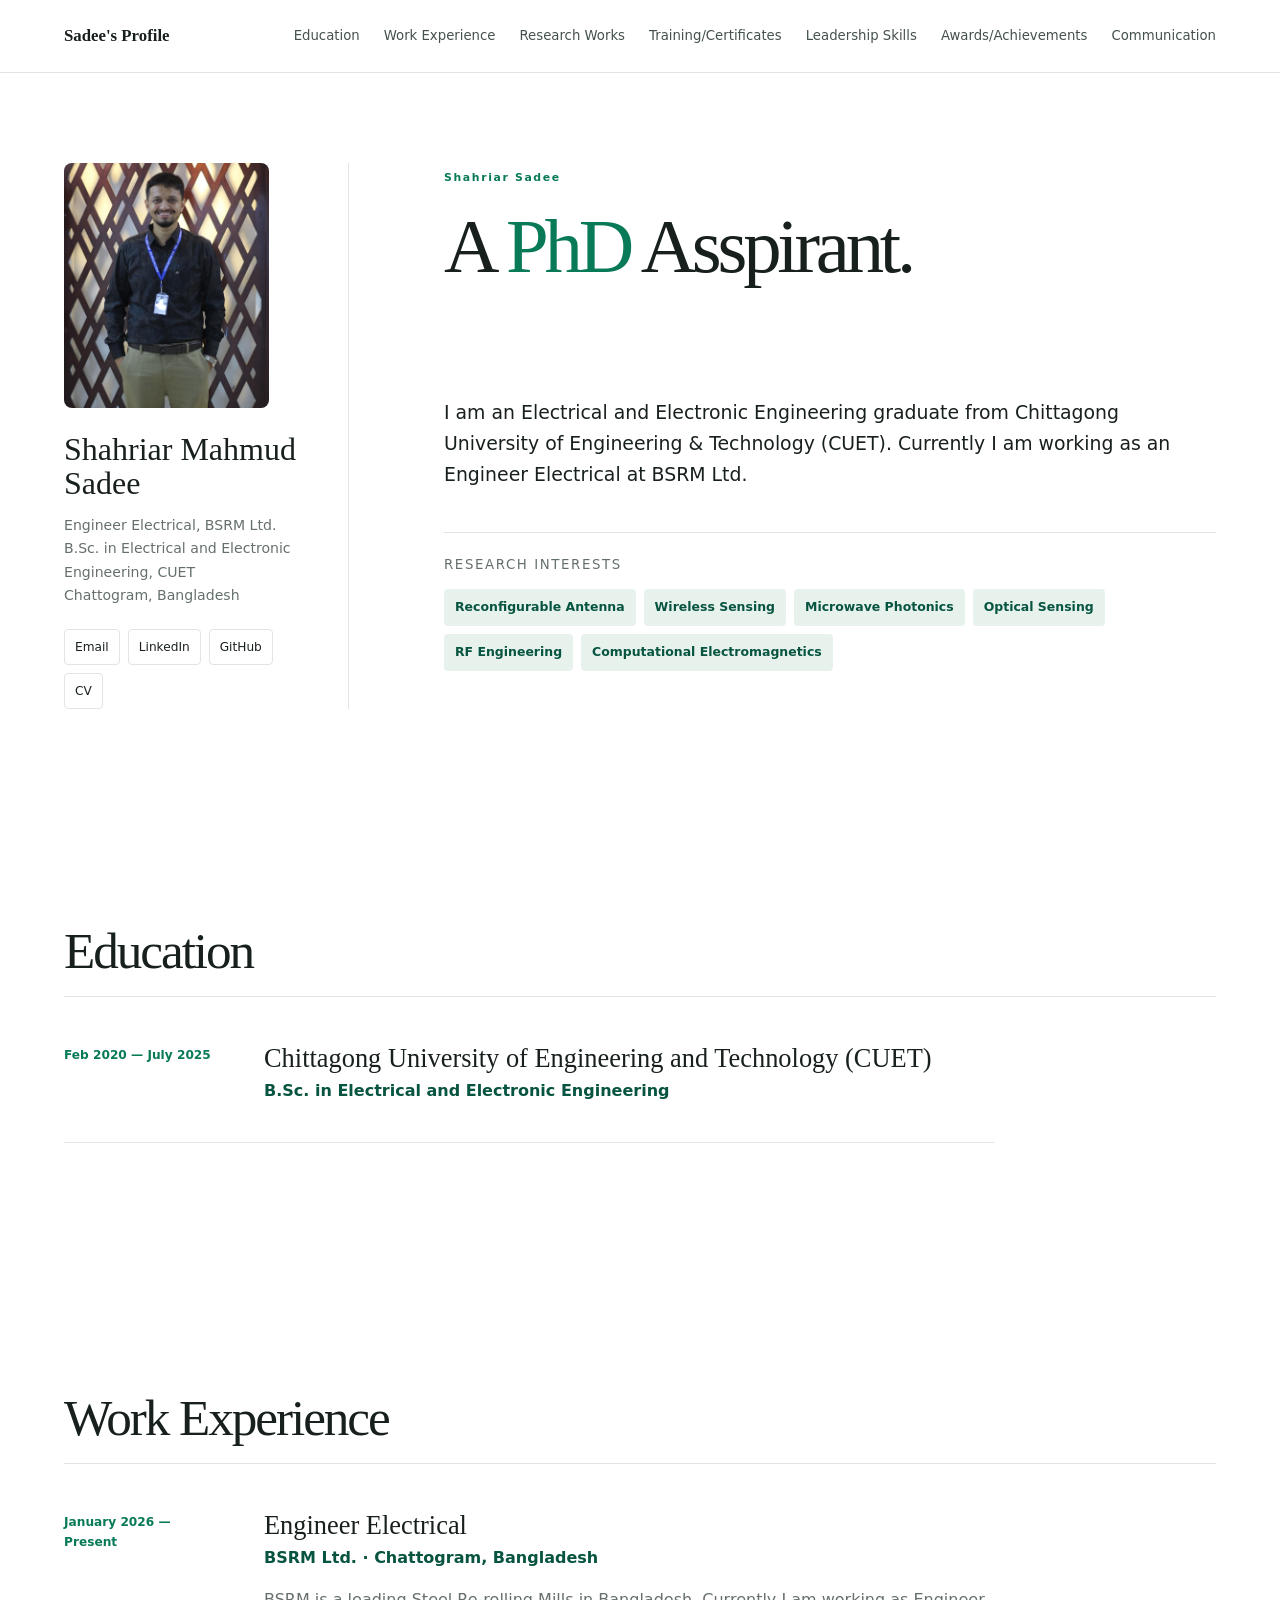
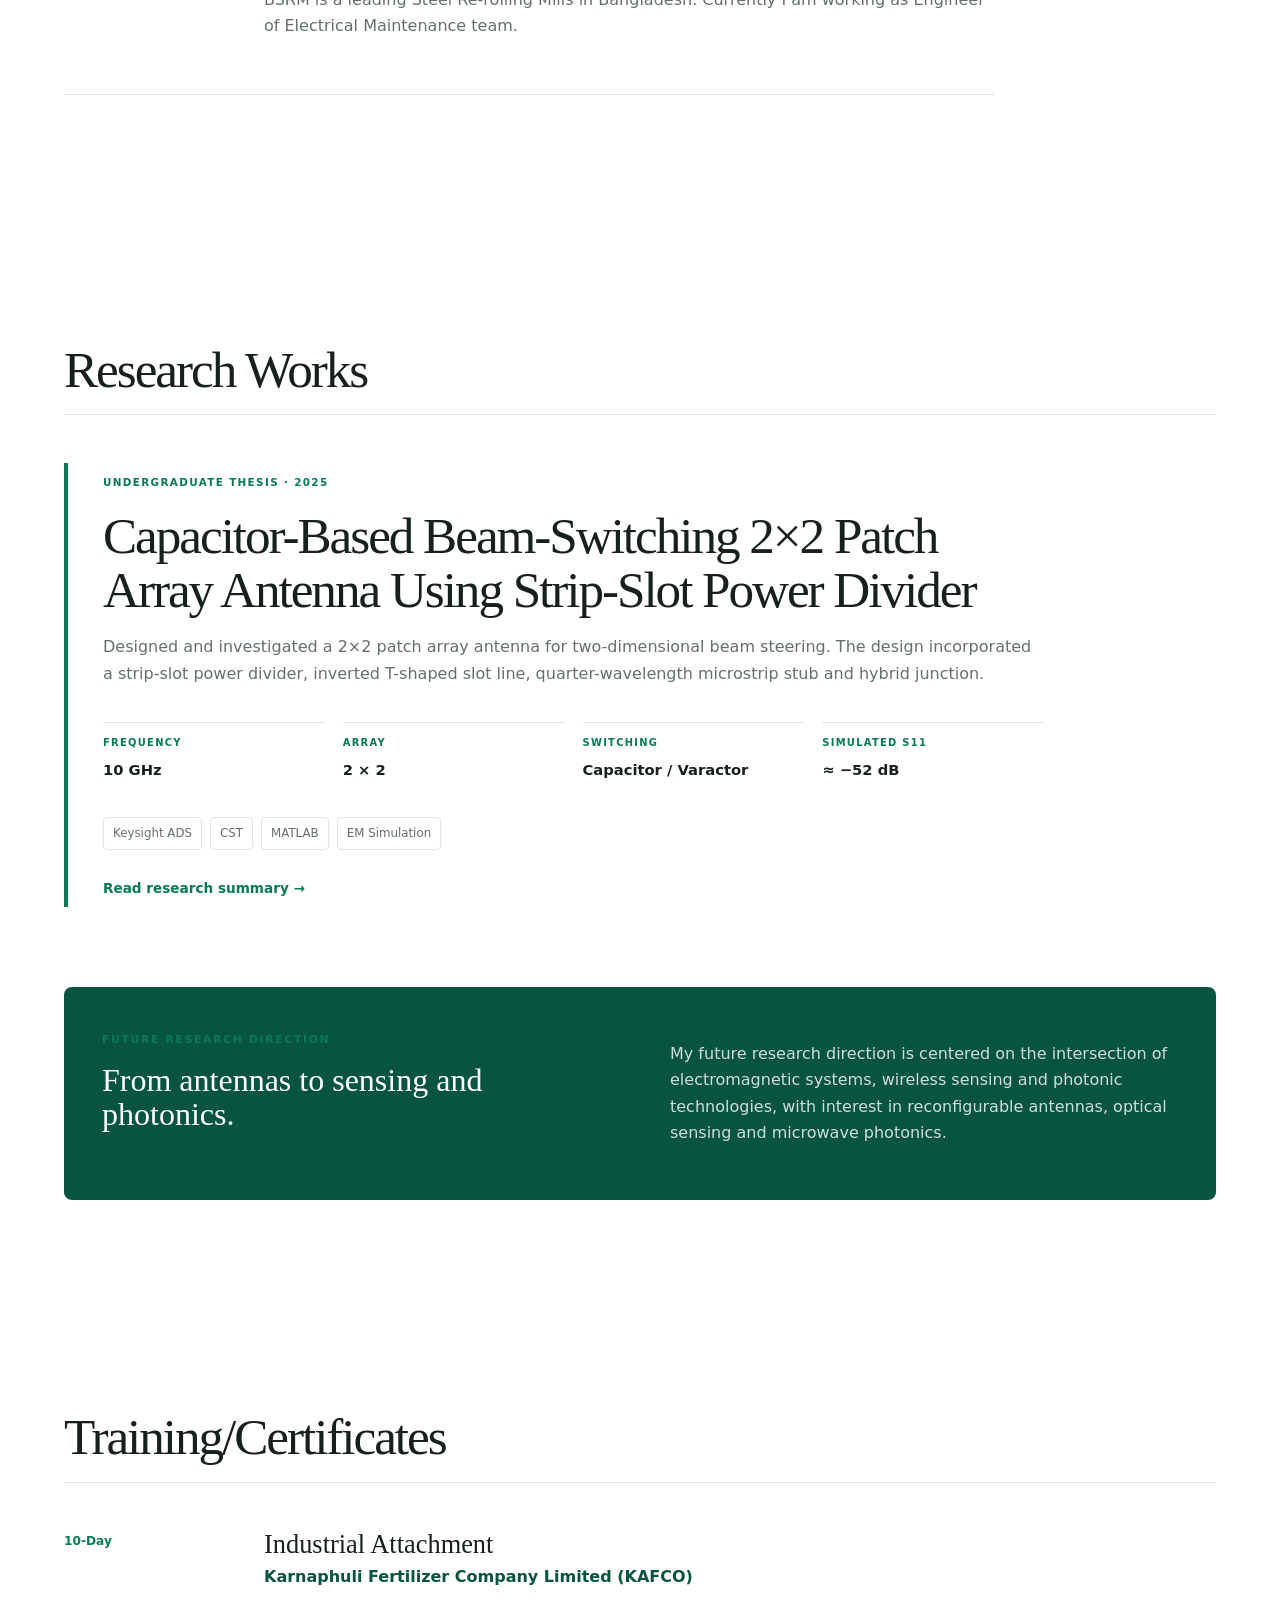
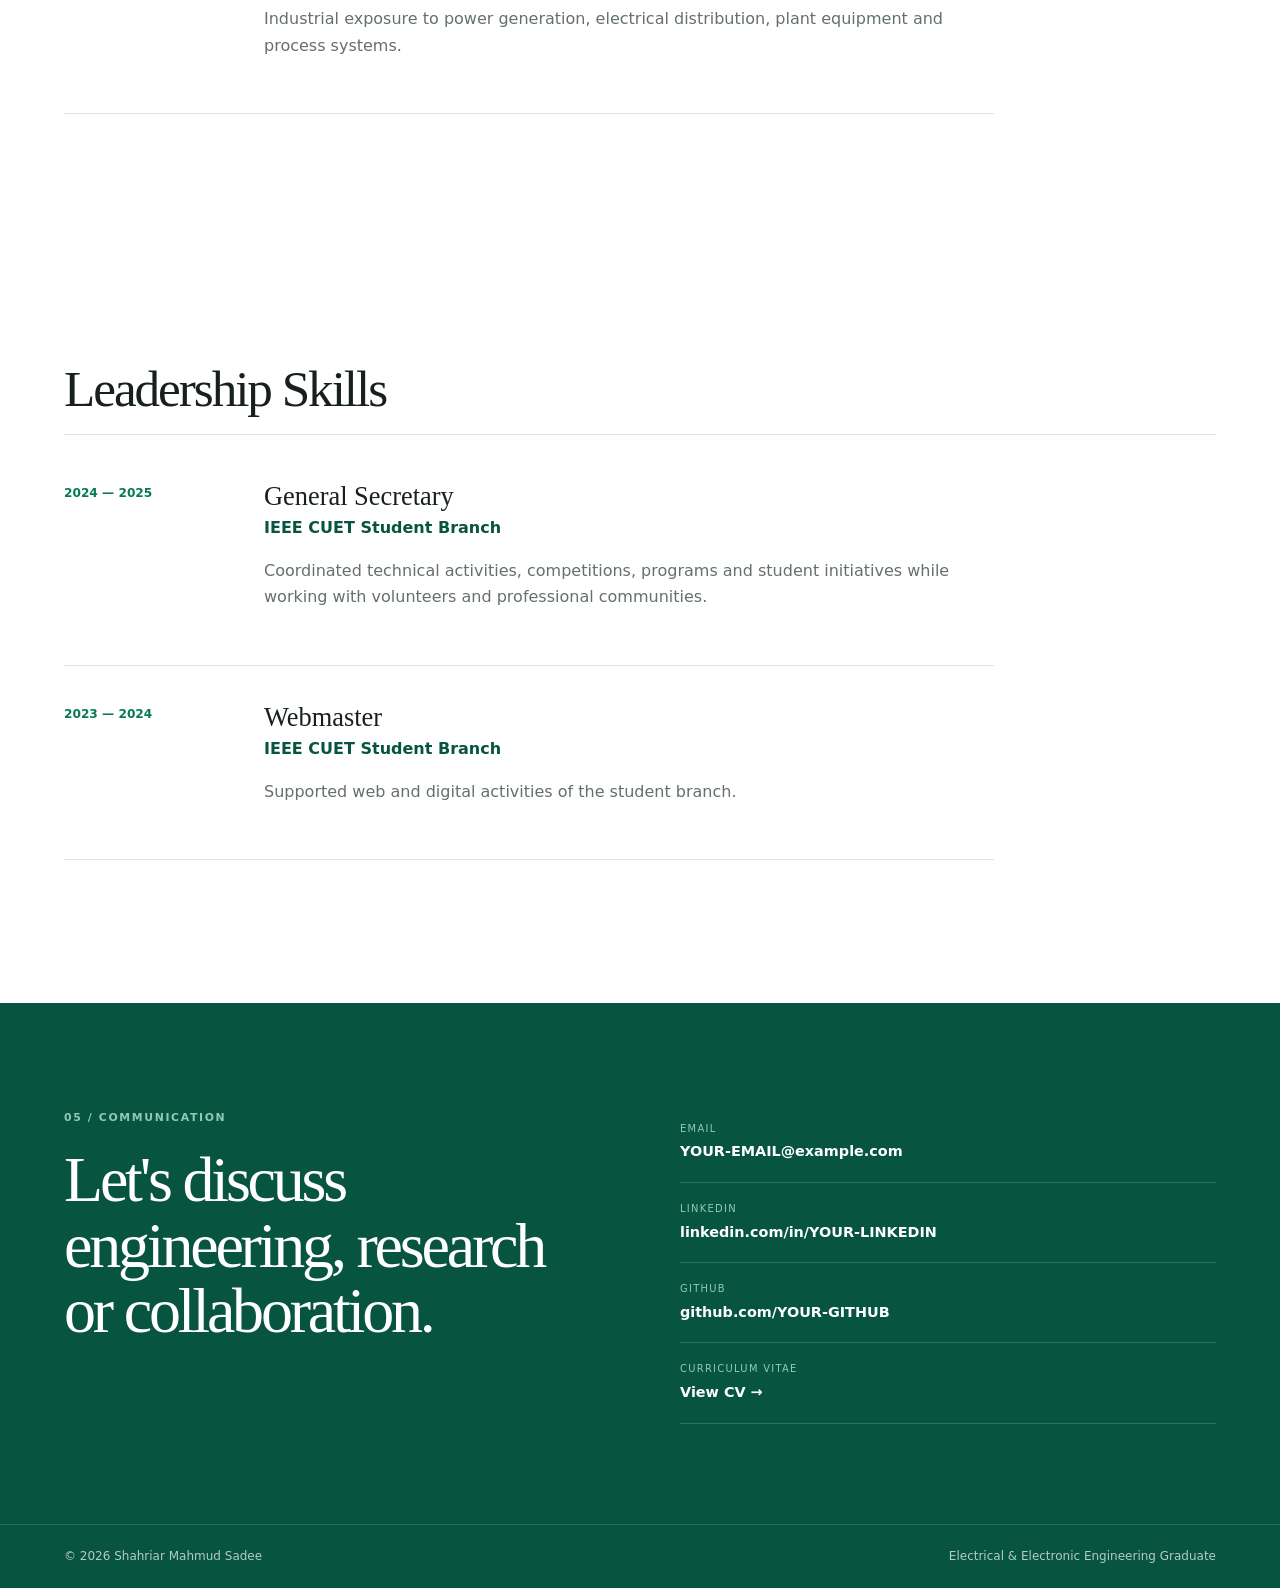
==== index.html @ 13ef6074 "Update index.html" ====
<!doctype html>

<html lang="en">

<head>

  <!-- =========================================================
       BLOCK 01: WEBSITE INFORMATION & SOCIAL MEDIA PREVIEW
       
       PURPOSE:
       This block controls how your website appears when someone
       shares your portfolio link on WhatsApp, Facebook, LinkedIn,
       Messenger and other social media platforms.

       YOU CAN EDIT:
       1. Website title
       2. Description
       3. Thumbnail image
       4. Website URL
       ========================================================= -->


  <!-- =========================================================
       BASIC WEBSITE SETTINGS
       ========================================================= -->

  <meta charset="UTF-8">

  <meta
    name="viewport"
    content="width=device-width, initial-scale=1.0"
  >

  <title>
    Shahriar Mahmud Sadee
  </title>

  <meta
    name="description"
    content="Sadee's Portfolio"
  >


  <!-- =========================================================
       OPEN GRAPH PREVIEW
       
       WhatsApp, Facebook, LinkedIn and many other platforms
       use these settings to create a preview card.
       ========================================================= -->


  <!-- WEBSITE TITLE -->

  <meta
    property="og:title"
    content="Shahriar Mahmud Sadee Portfolio"
  >


  <!-- WEBSITE DESCRIPTION -->

  <meta
    property="og:description"
    content="Engineer Electrical, BSRM Ltd."
  >


  <!-- =========================================================
       THUMBNAIL IMAGE
       
       IMPORTANT:
       Replace YOUR-GITHUB-USERNAME with your real GitHub username.

       Example:
       https://YOUR-GITHUB-USERNAME.github.io/assets/images/portfolio-thumbnail.png
       ========================================================= -->

  <meta
    property="og:image"
    content="https://shahriarsadee.github.io/assets/images/profile.jpg"
  >


  <!-- IMAGE WIDTH -->

  <meta
    property="og:image:width"
    content="1200"
  >


  <!-- IMAGE HEIGHT -->

  <meta
    property="og:image:height"
    content="630"
  >


  <!-- IMAGE TYPE -->

  <meta
    property="og:image:type"
    content="image/png"
  >


  <!-- WEBSITE TYPE -->

  <meta
    property="og:type"
    content="website"
  >


  <!-- =========================================================
       WEBSITE ADDRESS
       
       Replace YOUR-GITHUB-USERNAME with your real GitHub username.
       ========================================================= -->

  <meta
    property="og:url"
    content="https://shahriarsadee.github.io/"
  >


  <!-- WEBSITE NAME -->

  <meta
    property="og:site_name"
    content="Shahriar Mahmud Sadee Portfolio"
  >


  <!-- =========================================================
       TWITTER / X PREVIEW
       
       This also helps other platforms that use Twitter-style
       social preview metadata.
       ========================================================= -->

  <meta
    name="twitter:card"
    content="summary_large_image"
  >


  <meta
    name="twitter:title"
    content="Shahriar Mahmud Sadee Portfolio"
  >


  <meta
    name="twitter:description"
    content="Engineer Electrical, BSRM Ltd."
  >


  <meta
    name="twitter:image"
    content="https://shahriarsadee.github.io/assets/images/profile.jpg"
  >


  <!-- =========================================================
       WEBSITE DESIGN FILE
       
       DO NOT REMOVE THIS.
       This connects your index.html with style.css.
       ========================================================= -->

  <link
    rel="stylesheet"
    href="style.css"
  >

</head>


<body>

  <header class="topbar">

    <div class="container navwrap">

      <a
        class="brand"
        href="#home"
      >
        Sadee's Profile
      </a>


      <button class="menu">
        ☰
      </button>


      <nav>

        <a href="#education">
          Education
        </a>

        <a href="#workexperience">
          Work Experience
        </a>

        <a href="#research">
          Research Works
        </a>

        <a href="#training">
          Training/Certificates
        </a>

         <a href="#leadershipskils">
          Leadership Skills
        </a>
         <a href="#awards">
          Awards/Achievements
        </a>
        <a href="#contact">
          Communication
        </a>

      </nav>

    </div>

  </header>


  <main>

    <!-- BLOCK 01: HOME / PROFILE -->

    <section
      id="home"
      class="home container"
    >

      <aside class="profile">

        <div class="photo">

          <img
            src="assets/images/profile.jpg"
            alt="Shahriar Mahmud Sadee"
            onerror="this.style.display='none';this.nextElementSibling.style.display='grid'"
          >

          <span>
            SM
          </span>

        </div>


        <h1>
          Shahriar Mahmud Sadee
        </h1>


        <p>
          Engineer Electrical, BSRM Ltd.
          <br>
          B.Sc. in Electrical and Electronic Engineering, CUET
          <br>
          Chattogram, Bangladesh
        </p>


        <div class="links">

          <a href="mailto:shahriar.sadee@gmail.com">
            Email
          </a>

          <a href="https://linkedin.com/in/sadee-shahriar/">
            LinkedIn
          </a>

          <a href="https://github.com/shahriarsadee">
            GitHub
          </a>

          <a href="assets/documents/Shahriar-Sadee-CV.pdf">
            CV
          </a>

        </div>

      </aside>


      <article class="intro">

        <label>
          Shahriar Sadee
        </label>


        <h2>

          A <em>PhD</em> Asspirant.

          <br>
          <br>

        <!--  Interested in

          <em>
            Electromagnetic Sensing,
            Microwave Photonics,
            Optical Sensing,
            Reconfigurable Antenna.
          </em> -->

        </h2>


        <p class="lead">
          I am an Electrical and Electronic Engineering graduate from  Chittagong
          University of Engineering & Technology (CUET). Currently I am working
          as an Engineer Electrical at BSRM Ltd.
        </p>

        <p></p>


        <div class="interest">

          <small>
            RESEARCH INTERESTS
          </small>


          <div>

            <b>Reconfigurable Antenna</b>
            <b>Wireless Sensing</b>
            <b>Microwave Photonics</b>
            <b>Optical Sensing</b>
            <b>RF Engineering</b>
            <b>Computational Electromagnetics</b>

          </div>

        </div>

      </article>

    </section>

    <!-- Block 1: Education -->
     <section
      id="education"
      class="section"
    >

      <div class="container">

        <header class="sectionhead">

          <!--span>
            01
        </span-->

          <h2>
            Education
          </h2>

        </header>


        <div class="timeline">

          <article>

            <time>
              Feb 2020 — July 2025
            </time>

            <div>

              <h3>
                Chittagong University of Engineering and Technology (CUET)
              </h3>

              <b>
                B.Sc. in Electrical and Electronic Engineering
              </b>

              <!--p>
               BSRM is a leading Steel Re-rolling Mills in Bangladesh. Currently I am working as Engineer of Electrical Maintenance team.
            </p-->

            </div>

          </article>

        </div>

      </div>

    </section>

    
    <!-- BLOCK 2: WORK EXPERIENCE -->

    <section
      id="experience"
      class="section"
    >

      <div class="container">

        <header class="sectionhead">

          <!--span>
            01
        </span-->

          <h2>
            Work Experience
          </h2>

        </header>


        <div class="timeline">

          <article>

            <time>
              January 2026 — Present
            </time>

            <div>

              <h3>
                Engineer Electrical
              </h3>

              <b>
                BSRM Ltd. · Chattogram, Bangladesh
              </b>

              <p>
               BSRM is a leading Steel Re-rolling Mills in Bangladesh. Currently I am working as Engineer of Electrical Maintenance team.
              </p>

            </div>

          </article>


         
        </div>

      </div>

    </section>

  
 <!-- BLOCK 04: RESEARCH WORKS -->

    <section
      id="research"
      class="section"
    >

      <div class="container">

        <header class="sectionhead">

          <!--span>
            03
          </span-->

          <h2>
            Research Works
          </h2>

        </header>


        <article class="research">

          <small>
            UNDERGRADUATE THESIS · 2025
          </small>

          <h3>
            Capacitor-Based Beam-Switching 2×2 Patch Array Antenna
            Using Strip-Slot Power Divider
          </h3>

          <p>
            Designed and investigated a 2×2 patch array antenna for
            two-dimensional beam steering. The design incorporated a strip-slot
            power divider, inverted T-shaped slot line, quarter-wavelength
            microstrip stub and hybrid junction.
          </p>


          <div class="stats">

            <div>

              <small>
                FREQUENCY
              </small>

              <b>
                10 GHz
              </b>

            </div>


            <div>

              <small>
                ARRAY
              </small>

              <b>
                2 × 2
              </b>

            </div>


            <div>

              <small>
                SWITCHING
              </small>

              <b>
                Capacitor / Varactor
              </b>

            </div>


            <div>

              <small>
                SIMULATED S11
              </small>

              <b>
                ≈ −52 dB
              </b>

            </div>

          </div>


          <div class="chips">

            <span>Keysight ADS</span>
            <span>CST</span>
            <span>MATLAB</span>
            <span>EM Simulation</span>

          </div>


          <a href="research/thesis.html">
            Read research summary →
          </a>

        </article>


        <div class="future">

          <div>

            <small>
              FUTURE RESEARCH DIRECTION
            </small>

            <h3>
              From antennas to sensing and photonics.
            </h3>

          </div>


          <p>
            My future research direction is centered on the intersection of
            electromagnetic systems, wireless sensing and photonic technologies,
            with interest in reconfigurable antennas, optical sensing and
            microwave photonics.
          </p>

        </div>

      </div>

    </section>


   

    <!-- Block 4: Training/Certificates-->

     <section
      id="training"
      class="section"
    >

      <div class="container">

        <header class="sectionhead">

          <!--span>
            01
        </span-->

          <h2>
            Training/Certificates
          </h2>

        </header>


        <div class="timeline">

          <article>

            <time>
              10-Day
            </time>

            <div>

              <h3>
                Industrial Attachment
              </h3>

              <b>
                Karnaphuli Fertilizer Company Limited (KAFCO)
              </b>

              <p>
                Industrial exposure to power generation, electrical
                distribution, plant equipment and process systems.
              </p>

            </div>

        </article>


        </div>

      </div>

    </section>
   

    <!--Block 5: Leadership Skills-->
    
       <section
      id="leadershipskills"
      class="section"
    >

      <div class="container">

        <header class="sectionhead">

          <!--span>
            01
        </span-->

          <h2>
            Leadership Skills
          </h2>

        </header>


        <div class="timeline">

          
          <article>

            <time>
              2024 — 2025
            </time>

            <div>

              <h3>
                General Secretary
              </h3>

              <b>
                IEEE CUET Student Branch
              </b>

              <p>
                Coordinated technical activities, competitions, programs and
                student initiatives while working with volunteers and
                professional communities.
              </p>

            </div>

        </article>


          <article>

            <time>
              2023 — 2024
            </time>

            <div>

              <h3>
                Webmaster
              </h3>

              <b>
                IEEE CUET Student Branch
              </b>

              <p>
                Supported web and digital activities of the student branch.
              </p>

            </div>

        </article>

        </div>

      </div>

    </section>

    <!-- BLOCK 06: COMMUNICATION -->

    <section
      id="contact"
      class="contact"
    >

      <div class="container contactgrid">

        <div>

          <label>
            05 / COMMUNICATION
          </label>

          <h2>
            Let's discuss engineering, research or collaboration.
          </h2>

        </div>


        <div class="contactlist">

          <a href="mailto:YOUR-EMAIL@example.com">

            <small>
              EMAIL
            </small>

            <b>
              YOUR-EMAIL@example.com
            </b>

          </a>


          <a href="https://www.linkedin.com/in/YOUR-LINKEDIN/">

            <small>
              LINKEDIN
            </small>

            <b>
              linkedin.com/in/YOUR-LINKEDIN
            </b>

          </a>


          <a href="https://github.com/YOUR-GITHUB">

            <small>
              GITHUB
            </small>

            <b>
              github.com/YOUR-GITHUB
            </b>

          </a>


          <a href="assets/documents/Shahriar-Sadee-CV.pdf">

            <small>
              CURRICULUM VITAE
            </small>

            <b>
              View CV →
            </b>

          </a>

        </div>

      </div>

  </section>

  </main>


  <footer>

    <div class="container">

      <span>
        © 2026 Shahriar Mahmud Sadee
      </span>

      <span>
        Electrical & Electronic Engineering Graduate
      </span>

    </div>

  </footer>


  <script src="script.js"></script>

</body>

</html>


<!--Block: Publication-->
<!--This Block template can be used in any portion for future necessity.-->
 <!-- BLOCK 05: PUBLICATIONS -->

    <!--section
      id="publications"
      class="section alt"
    >

      <div class="container">

        <header class="sectionhead">

          <span>
            04
          </span>

          <h2>
            Publications
          </h2>

        </header>


        <div class="empty">

          <small>
            PUBLICATION RECORD
          </small>

          <h3>
            Research publications will be listed here.
          </h3>

          <p>
            This section is intentionally prepared for future journal papers,
            conference papers, manuscripts, preprints and technical articles.
            Add only verified publications with official links or DOI.
          </p>

        </div>

      </div>

    </section-->



<!--Block: Portfolio. This block is kept for future use, if it becomes necessary. For now, it is not necessary.-->
 <!--<section
      id="portfolio"
      class="section alt"
    >

      <div class="container">

        <header class="sectionhead">

          <span>
            02
        </span>

          <h2>
            Research Works/ Experience
          </h2>

        </header>


        <p class="muted">
          All my research works are presented here. 
        </p>


        <div class="grid">

          <a
            class="card"
            href="portfolio/antenna.html"
          >

            <small>
              RF / ANTENNA
            </small>

            <h3>
              Design of a Capacitor-based 2D variable Beam-Switching 2×2 Patch Array Antenna
            </h3>

            <p>
              Capacitor-based beam switching and two-dimensional beam steering
              at 10 GHz.
            </p>

            <strong>
              View project →
            </strong>

          </a>


          <a
            class="card"
            href="portfolio/industrial.html"
          >

            <small>
              INDUSTRIAL
            </small>

            <h3>
              Industrial Electrical Systems
            </h3>

            <p>
              Practical engineering observations from industrial environments.
            </p>

            <strong>
              View work →
            </strong>

        </a>


          <a
            class="card"
            href="portfolio/automation.html"
          >

            <small>
              AUTOMATION
            </small>

            <h3>
              Engineering Automation
            </h3>

            <p>
              Excel/VBA-based tools and structured workflows for engineering
              tasks.
            </p>

            <strong>
              View work →
            </strong>

        </a>

        </div>

      </div>

 </section>-->
---- style.css ----
:root {
  --ink: #18201e;
  --muted: #65706b;
  --green: #087a58;
  --dark: #075440;
  --light: #e7f2ed;
  --cream: #f7f8f5;
  --white: #fff;
  --line: #dfe5e1;
  --max: 1160px;
}

* {
  box-sizing: border-box;
}

html {
  scroll-behavior: smooth;
}

body {
  margin: 0;
  color: var(--ink);
  font-family: Inter, system-ui, -apple-system, "Segoe UI", sans-serif;
  line-height: 1.65;
}

a {
  color: inherit;
  text-decoration: none;
}

.container {
  width: min(var(--max), 90%);
  margin: auto;
}

h1,
h2,
h3 {
  font-family: Georgia, "Times New Roman", serif;
  font-weight: 500;
  line-height: 1.05;
}

/* =========================
   Navigation
========================= */

.topbar {
  position: sticky;
  top: 0;
  z-index: 20;
  background: #ffffffeb;
  backdrop-filter: blur(12px);
  border-bottom: 1px solid var(--line);
}

.navwrap {
  height: 72px;
  display: flex;
  align-items: center;
  justify-content: space-between;
}

.brand {
  font: 600 1.05rem Georgia, serif;
}

.navwrap nav {
  display: flex;
  gap: 24px;
  font-size: 0.83rem;
  color: #45514d;
}

.navwrap nav a:hover {
  color: var(--green);
}

.menu {
  display: none;
  border: 0;
  background: none;
  font-size: 1.4rem;
}

/* =========================
   Home Section
========================= */

.home {
  display: grid;
  grid-template-columns: 285px 1fr;
  gap: 95px;
  padding: 90px 0 110px;
}

.profile {
  border-right: 1px solid var(--line);
  padding-right: 40px;
}

.photo {
  width: 205px;
  height: 245px;
  border-radius: 8px;
  overflow: hidden;
  background: var(--light);
  margin-bottom: 25px;
}

.photo img {
  width: 100%;
  height: 100%;
  object-fit: cover;
}

.photo span {
  height: 100%;
  display: grid;
  place-items: center;
  color: var(--dark);
  font: 600 4rem Georgia, serif;
}

.profile h1 {
  font-size: 2rem;
  margin: 0 0 7px;
}

.profile > b {
  color: var(--green);
}

.profile p {
  color: var(--muted);
  font-size: 0.88rem;
}

/* Profile Links */

.links {
  display: flex;
  flex-wrap: wrap;
  gap: 8px;
  margin-top: 22px;
}

.links a {
  font-size: 0.76rem;
  border: 1px solid var(--line);
  padding: 7px 10px;
  border-radius: 4px;
}

.links a:hover {
  border-color: var(--green);
  color: var(--green);
}

/* =========================
   Typography & Labels
========================= */

label,
.kicker,
.research > small,
.future small,
.empty small,
.contact label {
  font-size: 0.68rem;
  letter-spacing: 0.15em;
  font-weight: 700;
  color: var(--green);
}

/* =========================
   Introduction
========================= */

.intro h2 {
  font-size: clamp(3rem, 6vw, 5.7rem);
  letter-spacing: -0.055em;
  max-width: 900px;
  margin: 18px 0 28px;
}

.intro h2 em {
  color: var(--green);
  font-style: normal;
}

.intro p {
  max-width: 760px;
  color: #53605b;
}

.intro .lead {
  font-size: 1.18rem;
  color: var(--ink);
}

/* Research Interest */

.interest {
  margin-top: 42px;
  border-top: 1px solid var(--line);
  padding-top: 18px;
}

.interest small {
  color: var(--muted);
  letter-spacing: 0.12em;
}

.interest div {
  display: flex;
  flex-wrap: wrap;
  gap: 8px;
  margin-top: 12px;
}

.interest b {
  background: var(--light);
  color: var(--dark);
  font-size: 0.78rem;
  padding: 8px 11px;
  border-radius: 4px;
}

/* =========================
   General Sections
========================= */

.section {
  padding: 105px 0;
}

.alt {
  background: var(--cream);
}

.sectionhead {
  display: flex;
  align-items: baseline;
  gap: 22px;
  border-bottom: 1px solid var(--line);
  padding-bottom: 18px;
  margin-bottom: 48px;
}

.sectionhead span {
  font-size: 0.72rem;
  color: var(--green);
  font-weight: 700;
}

.sectionhead h2 {
  font-size: clamp(2.3rem, 4vw, 4rem);
  margin: 0;
  letter-spacing: -0.04em;
}

.muted,
.timeline p,
.research > p,
.empty p {
  color: var(--muted);
}

/* =========================
   Timeline
========================= */

.timeline {
  max-width: 930px;
}

.timeline article {
  display: grid;
  grid-template-columns: 155px 1fr;
  gap: 45px;
  padding: 0 0 38px;
  margin-bottom: 38px;
  border-bottom: 1px solid var(--line);
}

.timeline time {
  font-size: 0.76rem;
  color: var(--green);
  font-weight: 700;
}

.timeline h3 {
  font-size: 1.65rem;
  margin: 0 0 5px;
}

.timeline b {
  color: var(--dark);
}

/* =========================
   Cards / Grid
========================= */

.grid {
  display: grid;
  grid-template-columns: repeat(3, 1fr);
  gap: 18px;
  margin-top: 38px;
}

.card {
  background: white;
  border: 1px solid var(--line);
  border-radius: 8px;
  padding: 28px;
  min-height: 285px;
  display: flex;
  flex-direction: column;
  transition: 0.2s;
}

.card:hover {
  transform: translateY(-4px);
  border-color: #a7cbbd;
  box-shadow: 0 18px 45px #174c3b12;
}

.card small,
.research small {
  color: var(--green);
  font-weight: 700;
  letter-spacing: 0.13em;
  font-size: 0.65rem;
}

.card h3 {
  font-size: 1.65rem;
  margin: 45px 0 12px;
}

.card p {
  color: var(--muted);
  font-size: 0.92rem;
}

.card strong {
  margin-top: auto;
  color: var(--green);
  font-size: 0.84rem;
}

/* =========================
   Research Section
========================= */

.research {
  border-left: 4px solid var(--green);
  padding: 5px 0 5px 35px;
  max-width: 980px;
}

.research h3 {
  font-size: clamp(2rem, 4vw, 3.4rem);
  margin: 14px 0 18px;
  letter-spacing: -0.04em;
}

.stats {
  display: grid;
  grid-template-columns: repeat(4, 1fr);
  gap: 18px;
  margin: 35px 0;
}

.stats div {
  border-top: 1px solid var(--line);
  padding-top: 12px;
}

.stats small {
  display: block;
  font-size: 0.62rem;
}

.stats b {
  display: block;
  margin-top: 6px;
  font-size: 0.92rem;
  color: var(--ink);
}

.chips {
  display: flex;
  flex-wrap: wrap;
  gap: 8px;
  margin-bottom: 25px;
}

.chips span {
  border: 1px solid var(--line);
  padding: 6px 9px;
  border-radius: 4px;
  font-size: 0.74rem;
  color: var(--muted);
}

.research > a {
  font-weight: 700;
  color: var(--green);
  font-size: 0.85rem;
}

/* =========================
   Future Section
========================= */

.future {
  display: grid;
  grid-template-columns: 1fr 1fr;
  gap: 60px;
  margin-top: 80px;
  padding: 38px;
  background: var(--dark);
  color: white;
  border-radius: 8px;
}

.future h3 {
  font-size: 2rem;
  margin: 13px 0 0;
}

.future p {
  color: #d0dfda;
}

/* =========================
   Empty Section
========================= */

.empty {
  max-width: 760px;
  padding: 35px;
  border: 1px solid var(--line);
  background: white;
  border-radius: 8px;
}

.empty h3 {
  font-size: 1.8rem;
  margin: 14px 0 10px;
}

/* =========================
   Contact Section
========================= */

.contact {
  background: var(--dark);
  color: white;
  padding: 100px 0;
}

.contactgrid {
  display: grid;
  grid-template-columns: 1fr 1fr;
  gap: 80px;
}

.contact label {
  color: #91c9b5;
}

.contact h2 {
  font: 500 clamp(2.7rem, 5vw, 5rem) / 1.02 Georgia, serif;
  letter-spacing: -0.05em;
  margin: 18px 0;
}

.contactlist {
  display: grid;
}

.contactlist a {
  padding: 18px 0;
  border-bottom: 1px solid #ffffff2b;
}

.contactlist a:hover b {
  color: #91c9b5;
}

.contactlist small {
  display: block;
  color: #91c9b5;
  letter-spacing: 0.13em;
  font-size: 0.62rem;
}

.contactlist b {
  display: block;
  margin-top: 3px;
  font-size: 0.9rem;
}

/* =========================
   Footer
========================= */

footer {
  background: var(--dark);
  border-top: 1px solid #ffffff22;
  color: #b6cbc4;
  padding: 22px 0;
  font-size: 0.75rem;
}

footer .container {
  display: flex;
  justify-content: space-between;
}

/* =========================
   Responsive: Tablet
========================= */

@media (max-width: 850px) {
  .navwrap nav {
    display: none;
    position: absolute;
    top: 72px;
    left: 0;
    right: 0;
    background: white;
    border-bottom: 1px solid var(--line);
    padding: 20px 5%;
    flex-direction: column;
  }

  .navwrap nav.open {
    display: flex;
  }

  .menu {
    display: block;
  }

  .home {
    grid-template-columns: 1fr;
    gap: 45px;
    padding-top: 60px;
  }

  .profile {
    border-right: 0;
    border-bottom: 1px solid var(--line);
    padding: 0 0 35px;
  }

  .photo {
    width: 170px;
    height: 205px;
  }

  .grid {
    grid-template-columns: 1fr;
  }

  .stats {
    grid-template-columns: 1fr 1fr;
  }

  .future,
  .contactgrid {
    grid-template-columns: 1fr;
    gap: 35px;
  }
}

/* =========================
   Responsive: Mobile
========================= */

@media (max-width: 560px) {
  .section {
    padding: 75px 0;
  }

  .intro h2 {
    font-size: 3.2rem;
  }

  .timeline article {
    grid-template-columns: 1fr;
    gap: 8px;
  }

  .stats {
    grid-template-columns: 1fr;
  }

  footer .container {
    flex-direction: column;
    gap: 6px;
  }
}
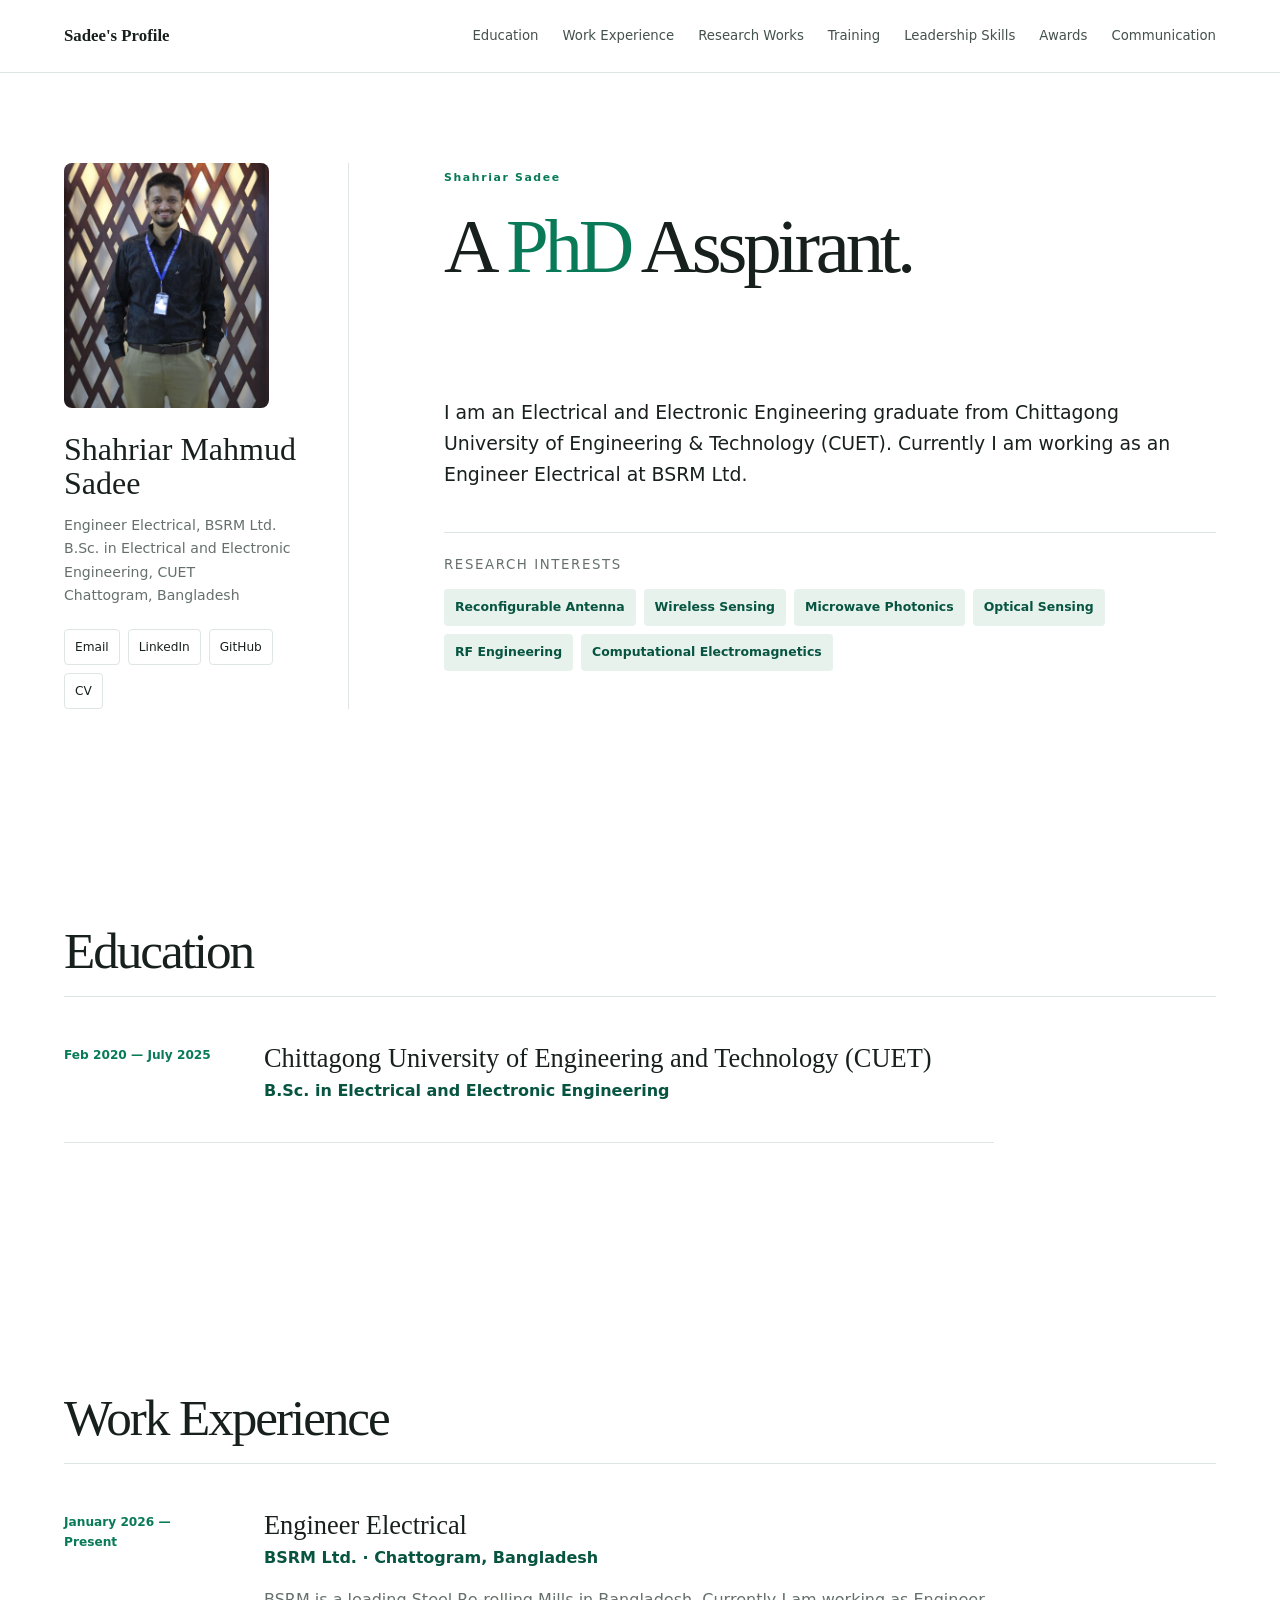
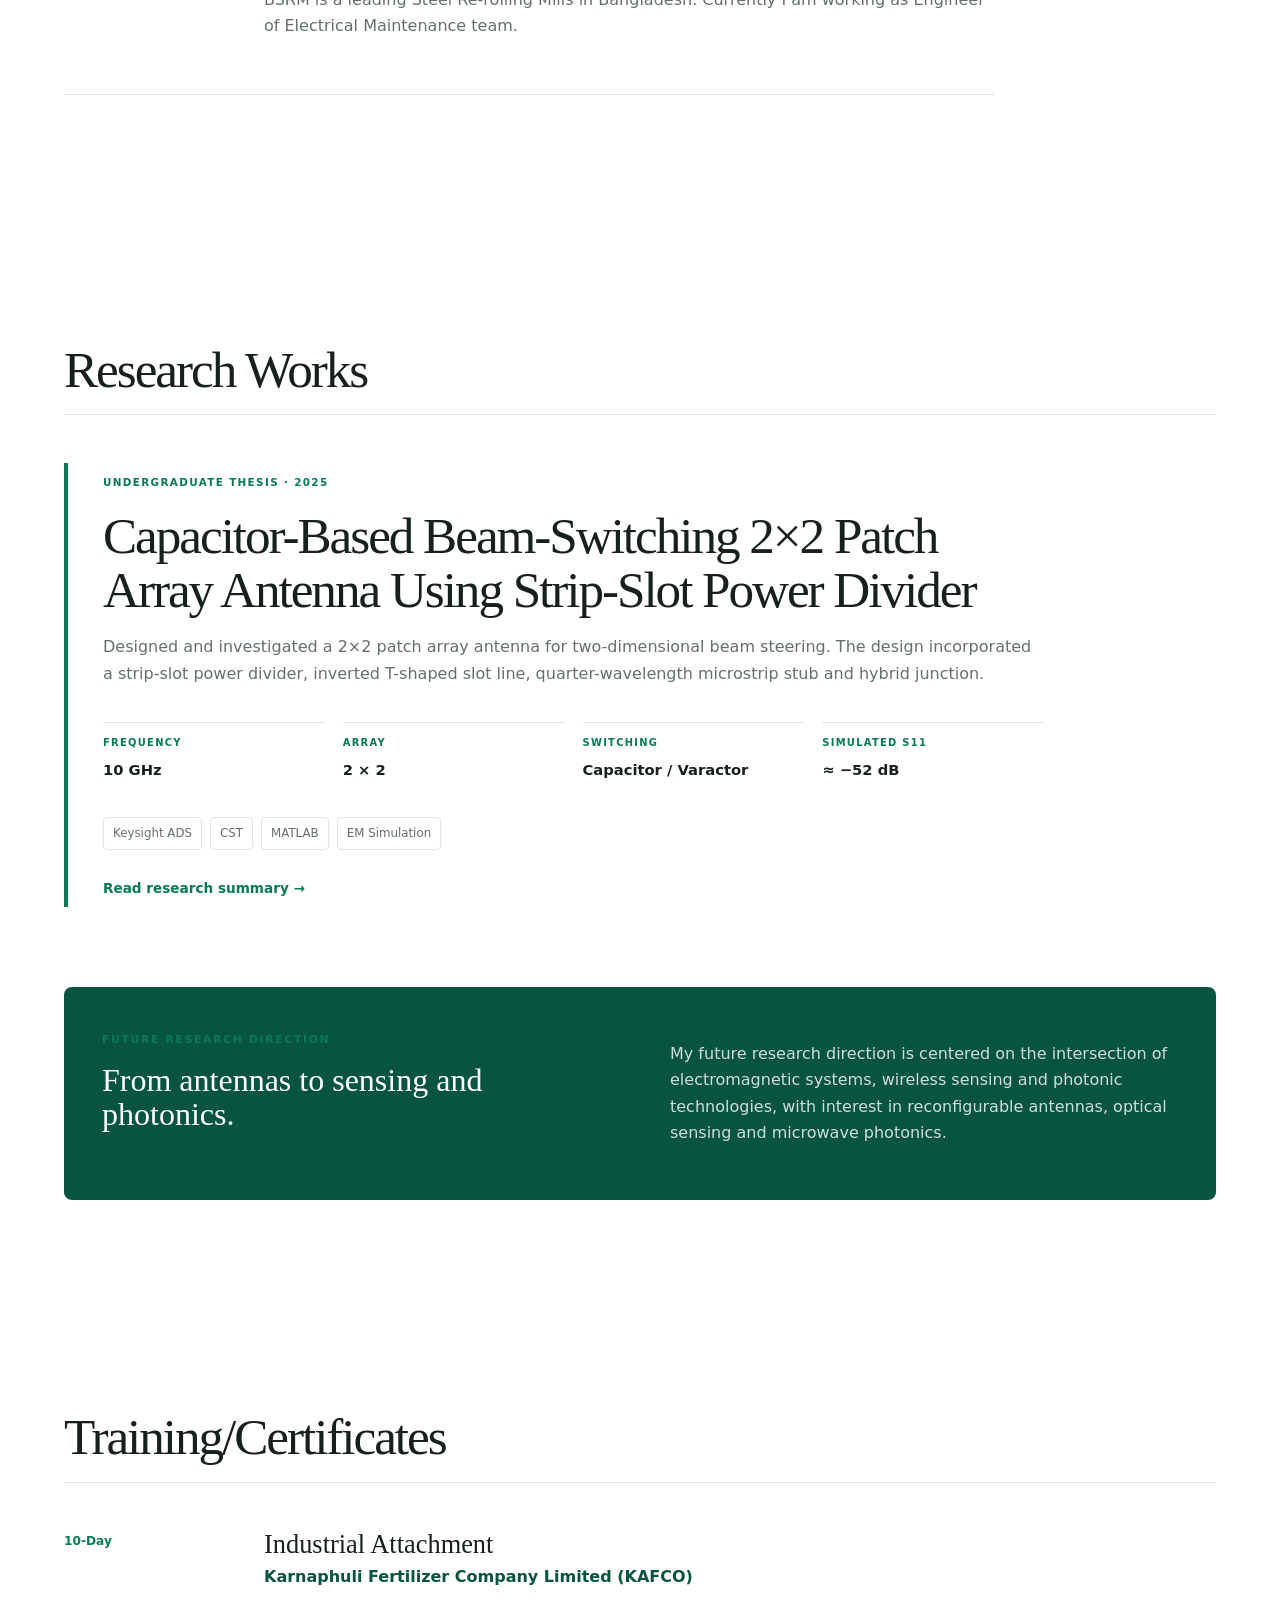
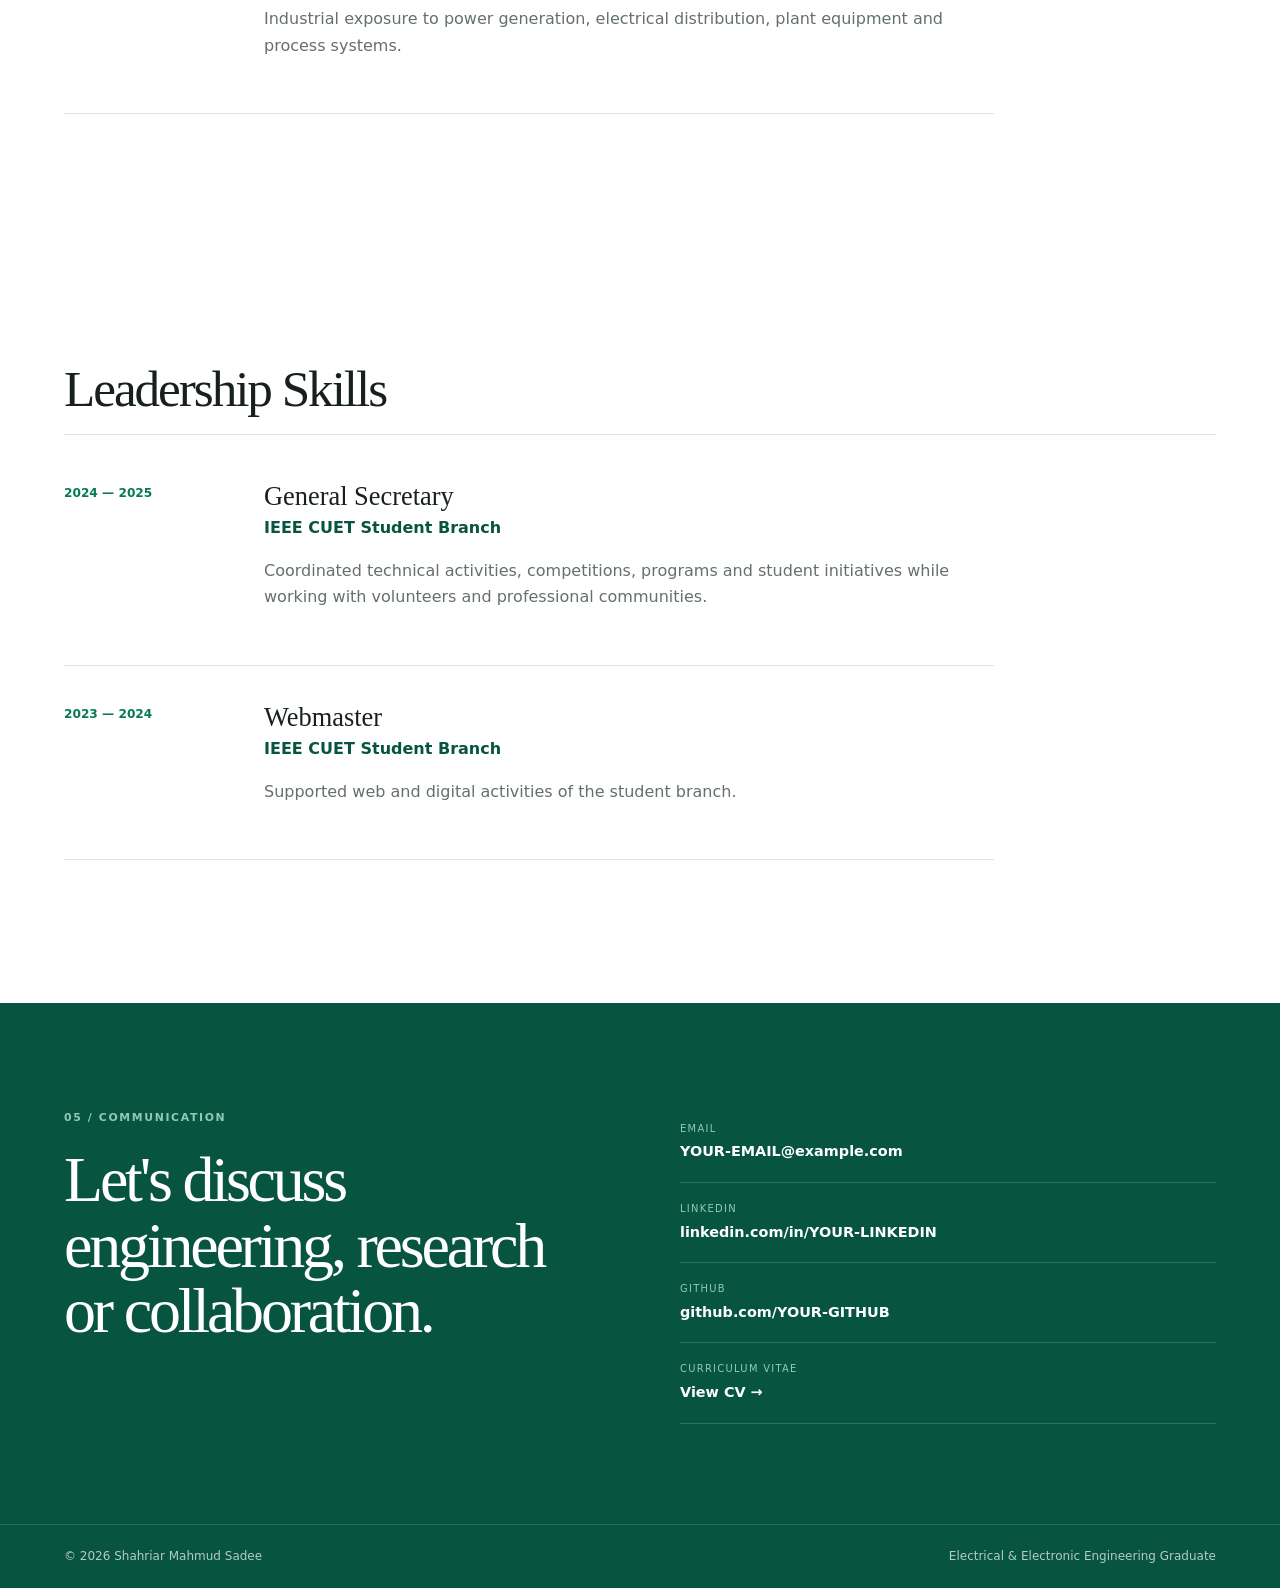
==== commit a38c719d: "Update index.html" ====
--- a/index.html
+++ b/index.html
@@ -214,14 +214,14 @@
         </a>
 
         <a href="#training">
-          Training/Certificates
+          Training
         </a>
 
          <a href="#leadershipskils">
           Leadership Skills
         </a>
          <a href="#awards">
-          Awards/Achievements
+          Awards
         </a>
         <a href="#contact">
           Communication
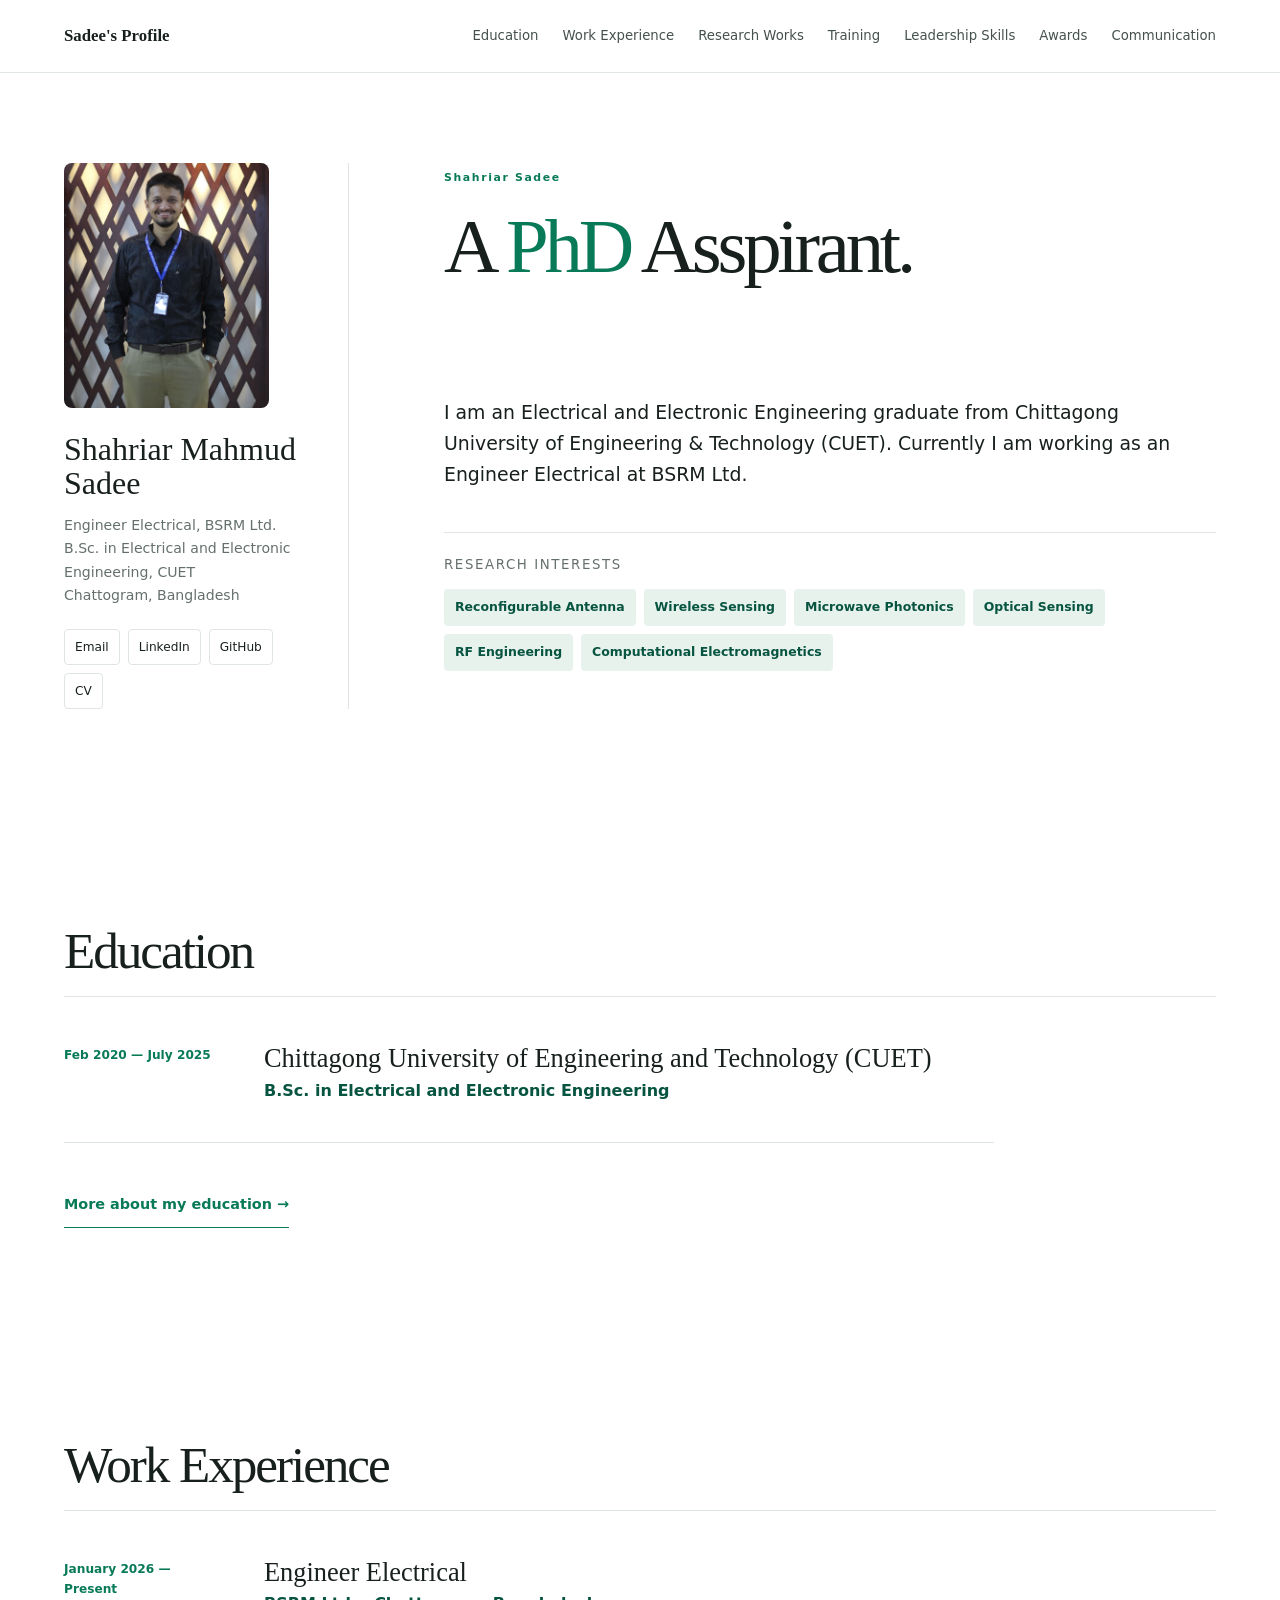
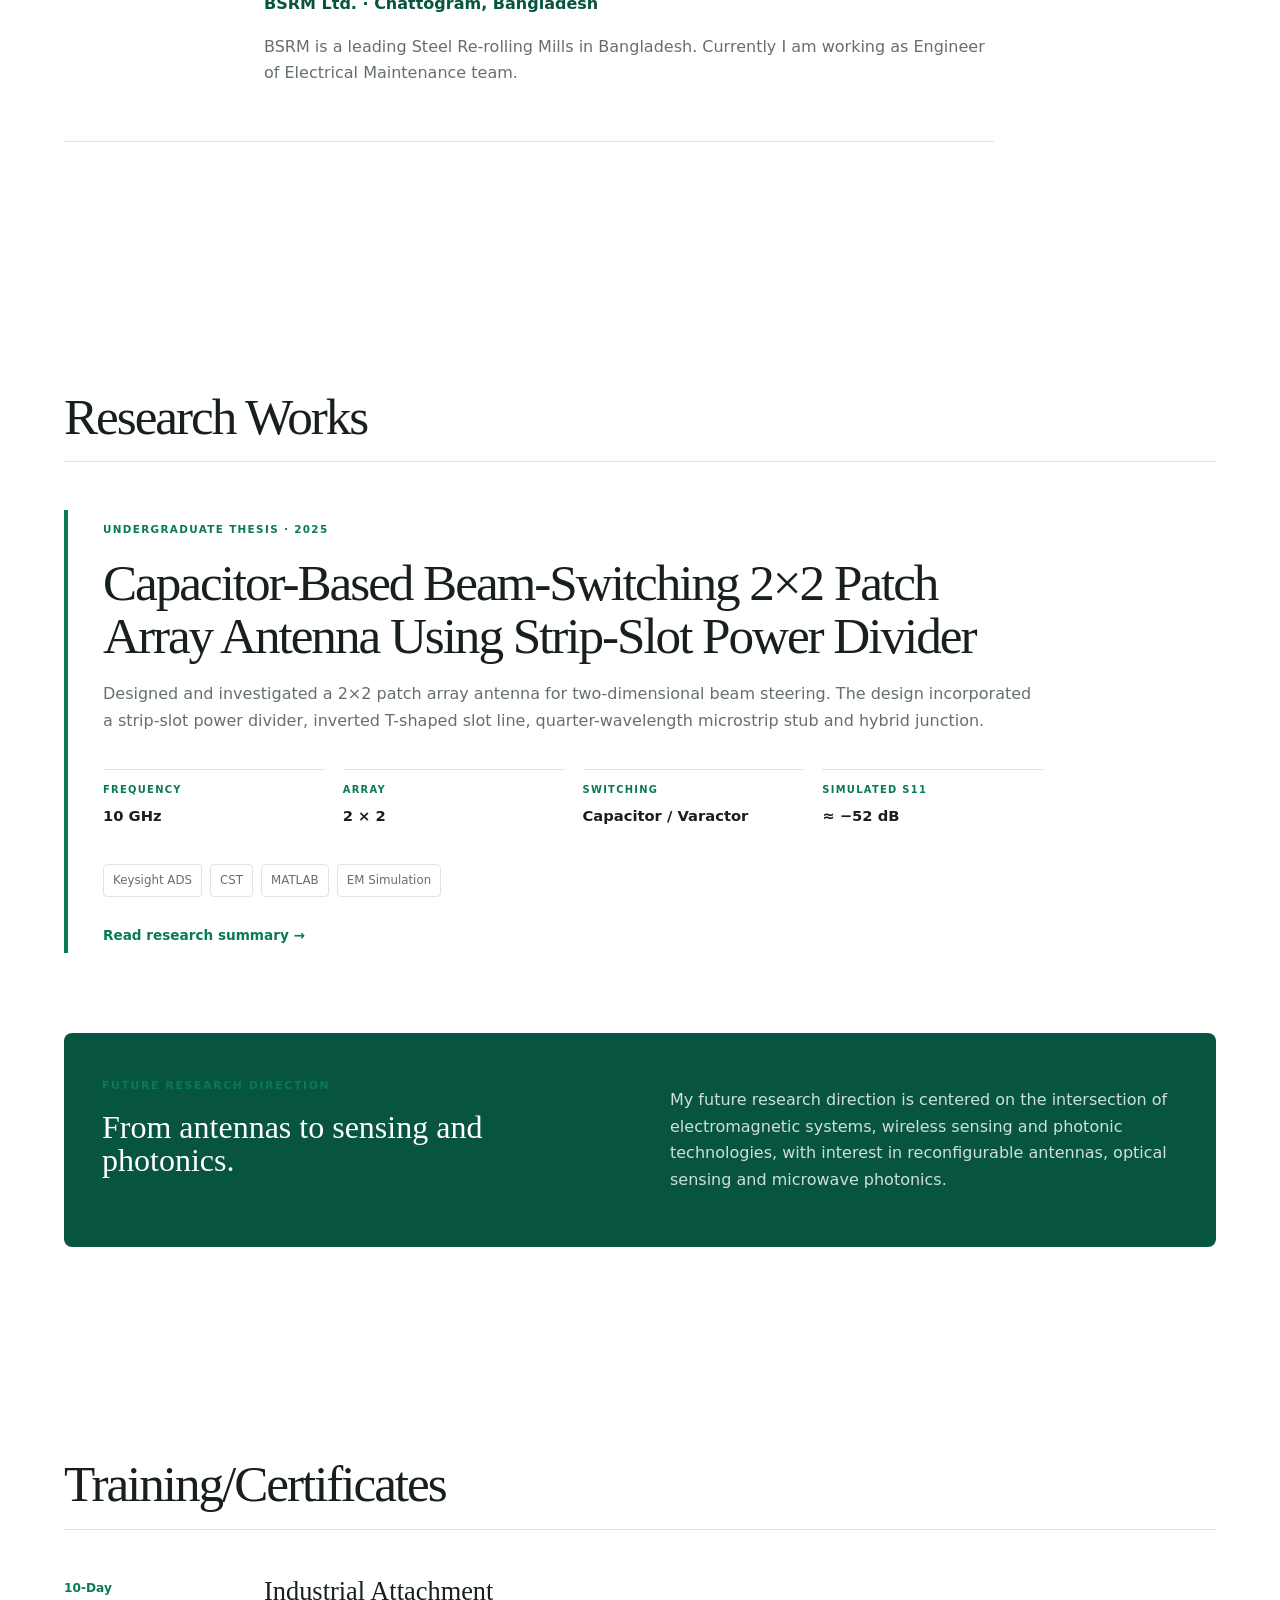
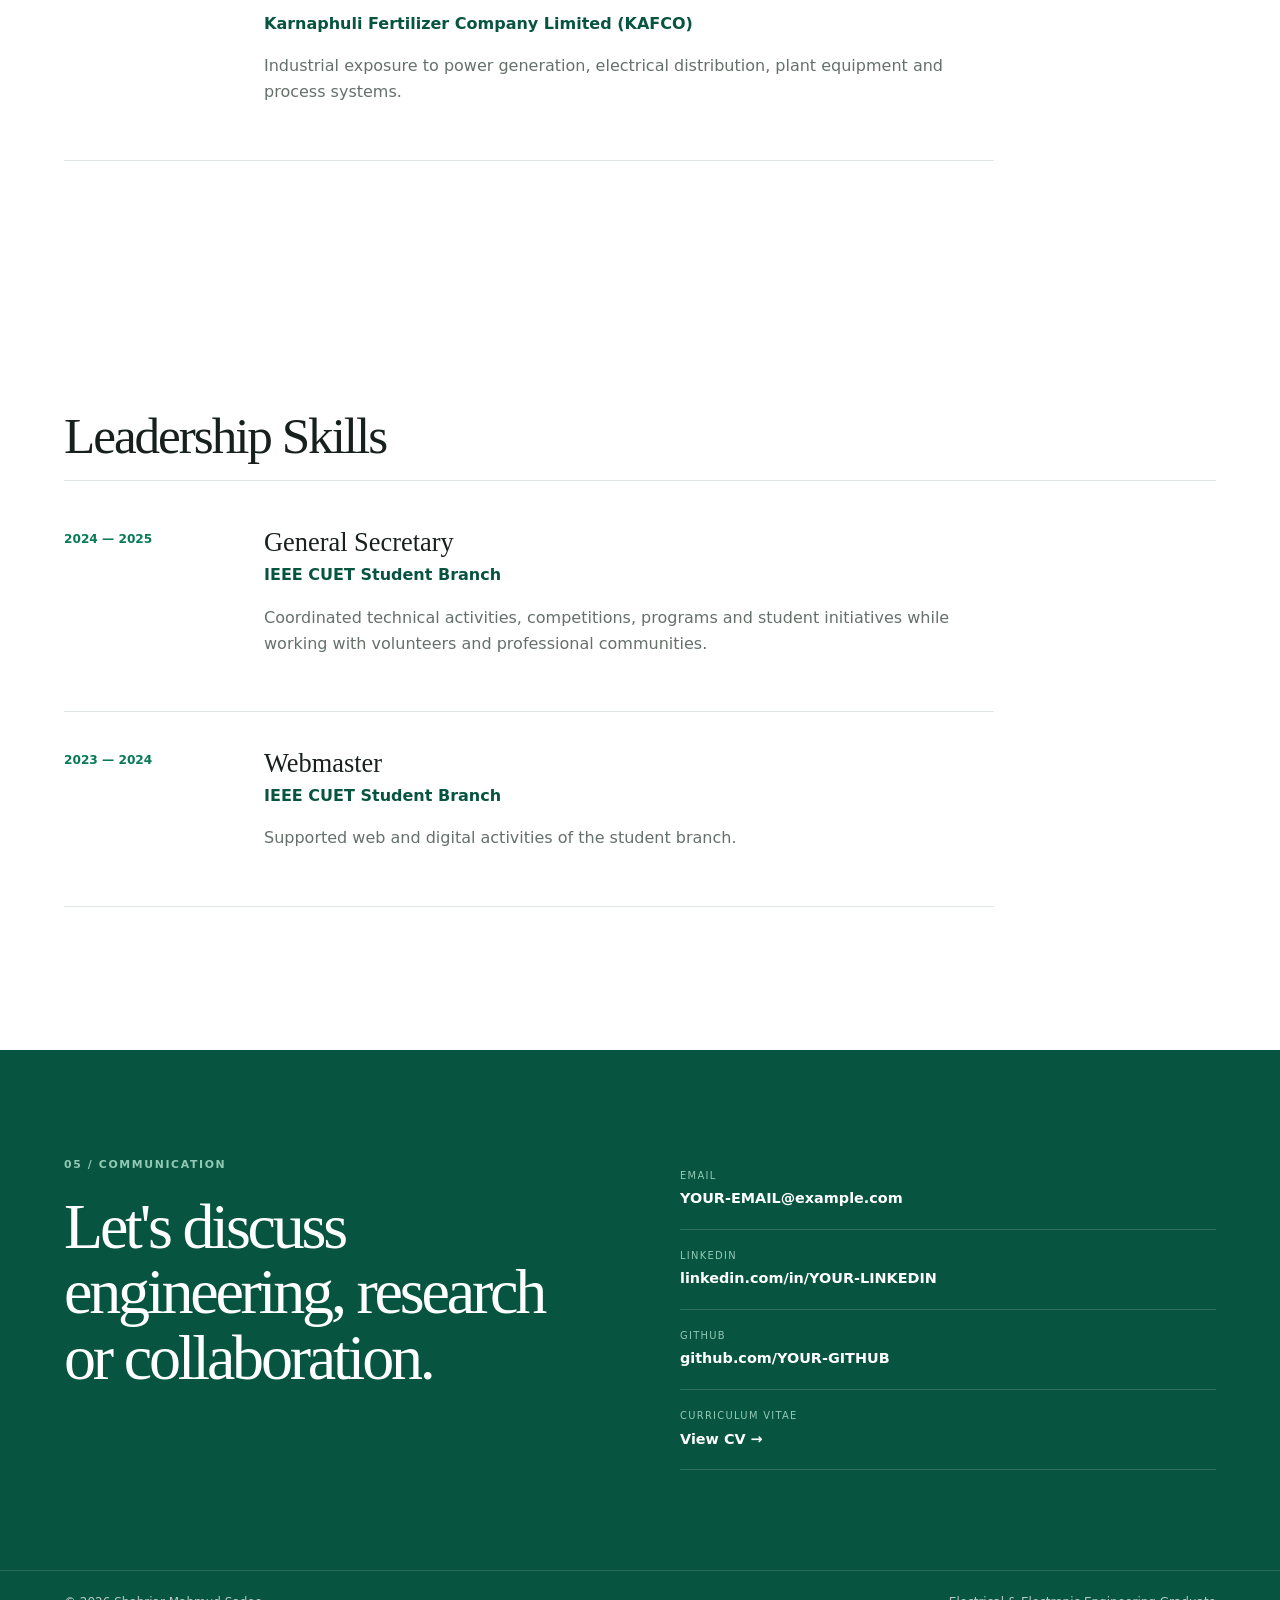
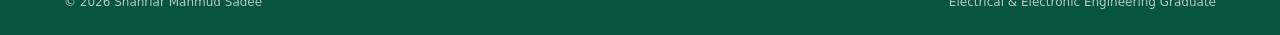
==== commit 084c168a: "Update index.html" ====
--- a/index.html
+++ b/index.html
@@ -217,7 +217,7 @@
           Training
         </a>
 
-         <a href="#leadershipskils">
+         <a href="#leadershipskills">
           Leadership Skills
         </a>
          <a href="#awards">
@@ -357,8 +357,94 @@
     </section>
 
     <!-- Block 1: Education -->
-     <section
-      id="education"
+   <!-- =========================================================
+     BLOCK 01: EDUCATION
+     
+     PURPOSE:
+     Shows a short summary of education on the homepage.
+     
+     The "More about my education" link opens a separate
+     page containing complete education details.
+     ========================================================= -->
+
+<section
+  id="education"
+  class="section"
+>
+
+  <div class="container">
+
+
+    <!-- SECTION TITLE -->
+
+    <header class="sectionhead">
+
+      <h2>
+        Education
+      </h2>
+
+    </header>
+
+
+    <!-- =====================================================
+         EDUCATION SUMMARY
+         Keep only important information here.
+         ===================================================== -->
+
+    <div class="timeline">
+
+      <article>
+
+        <time>
+          Feb 2020 — July 2025
+        </time>
+
+        <div>
+
+          <h3>
+            Chittagong University of Engineering and Technology (CUET)
+          </h3>
+
+          <b>
+            B.Sc. in Electrical and Electronic Engineering
+          </b>
+
+        </div>
+
+      </article>
+
+    </div>
+
+
+    <!-- =====================================================
+         MORE LINK
+         
+         IMPORTANT:
+         This connects the homepage to:
+         
+         pages/education.html
+         
+         You will create that file in Step 2.
+         ===================================================== -->
+
+    <div class="more-section">
+
+      <a href="pages/education.html">
+        More about my education →
+      </a>
+
+    </div>
+
+
+  </div>
+
+</section>
+
+    
+    <!-- BLOCK 2: WORK EXPERIENCE -->
+
+    <section
+      id="workexperience"
       class="section"
     >
 
@@ -371,61 +457,6 @@
         </span-->
 
           <h2>
-            Education
-          </h2>
-
-        </header>
-
-
-        <div class="timeline">
-
-          <article>
-
-            <time>
-              Feb 2020 — July 2025
-            </time>
-
-            <div>
-
-              <h3>
-                Chittagong University of Engineering and Technology (CUET)
-              </h3>
-
-              <b>
-                B.Sc. in Electrical and Electronic Engineering
-              </b>
-
-              <!--p>
-               BSRM is a leading Steel Re-rolling Mills in Bangladesh. Currently I am working as Engineer of Electrical Maintenance team.
-            </p-->
-
-            </div>
-
-          </article>
-
-        </div>
-
-      </div>
-
-    </section>
-
-    
-    <!-- BLOCK 2: WORK EXPERIENCE -->
-
-    <section
-      id="experience"
-      class="section"
-    >
-
-      <div class="container">
-
-        <header class="sectionhead">
-
-          <!--span>
-            01
-        </span-->
-
-          <h2>
             Work Experience
           </h2>
 
@@ -467,7 +498,7 @@
     </section>
 
   
- <!-- BLOCK 04: RESEARCH WORKS -->
+ <!-- BLOCK 03: RESEARCH WORKS -->
 
     <section
       id="research"
@@ -751,7 +782,7 @@
 
     </section>
 
-    <!-- BLOCK 06: COMMUNICATION -->
+    <!-- BLOCK 07: COMMUNICATION -->
 
     <section
       id="contact"
--- a/style.css
+++ b/style.css
@@ -527,6 +527,52 @@
 /* =========================
    Responsive: Tablet
 ========================= */
+
+/* =========================================================
+   MORE SECTION LINK
+
+   PURPOSE:
+   Creates the "More about my education →" link.
+
+   This same CSS can later be used for:
+   - Work Experience
+   - Research Works
+   - Training
+   - Leadership Skills
+   - Awards
+   ========================================================= */
+
+.more-section {
+
+    margin-top: 40px;
+
+}
+
+
+.more-section a {
+
+    display: inline-block;
+
+    color: var(--green);
+
+    font-size: 0.9rem;
+
+    font-weight: 700;
+
+    padding: 10px 0;
+
+    border-bottom: 1px solid var(--green);
+
+}
+
+
+.more-section a:hover {
+
+    color: var(--dark);
+
+    border-bottom-color: var(--dark);
+
+}
 
 @media (max-width: 850px) {
   .navwrap nav {
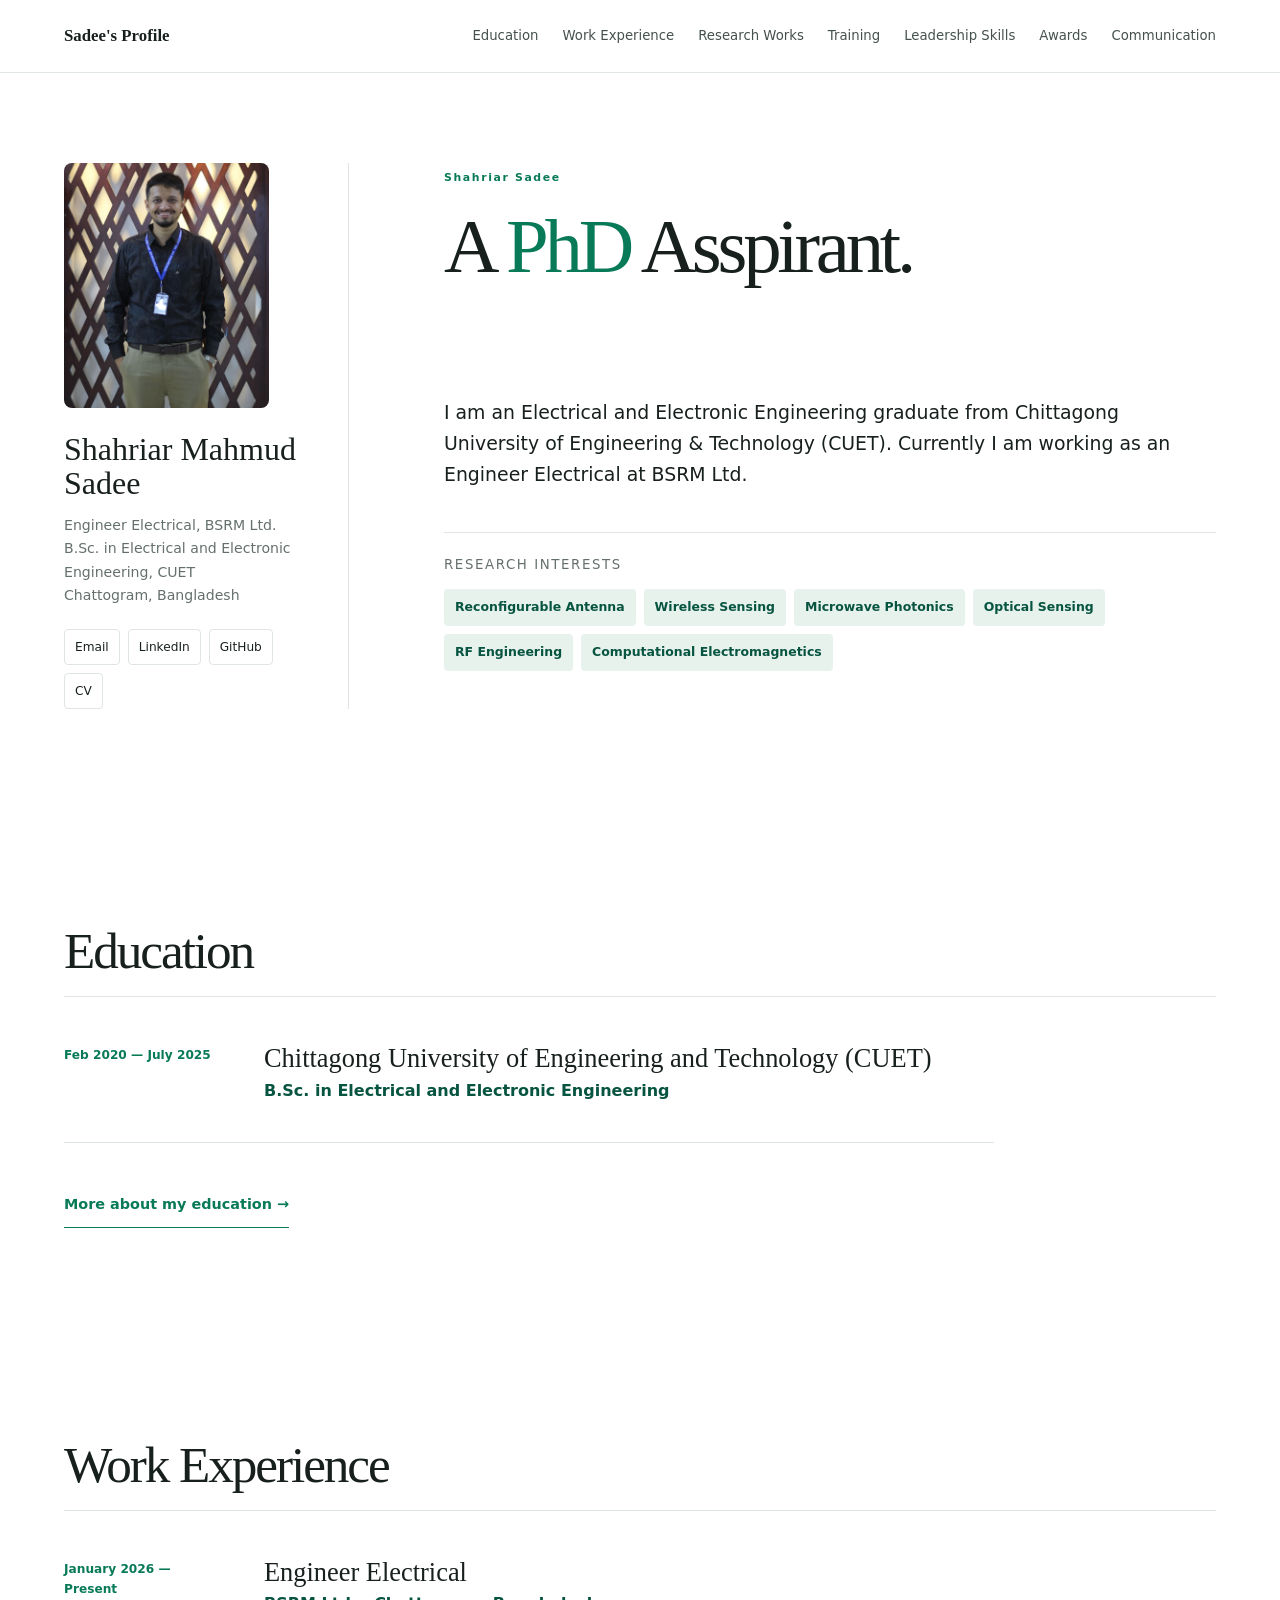
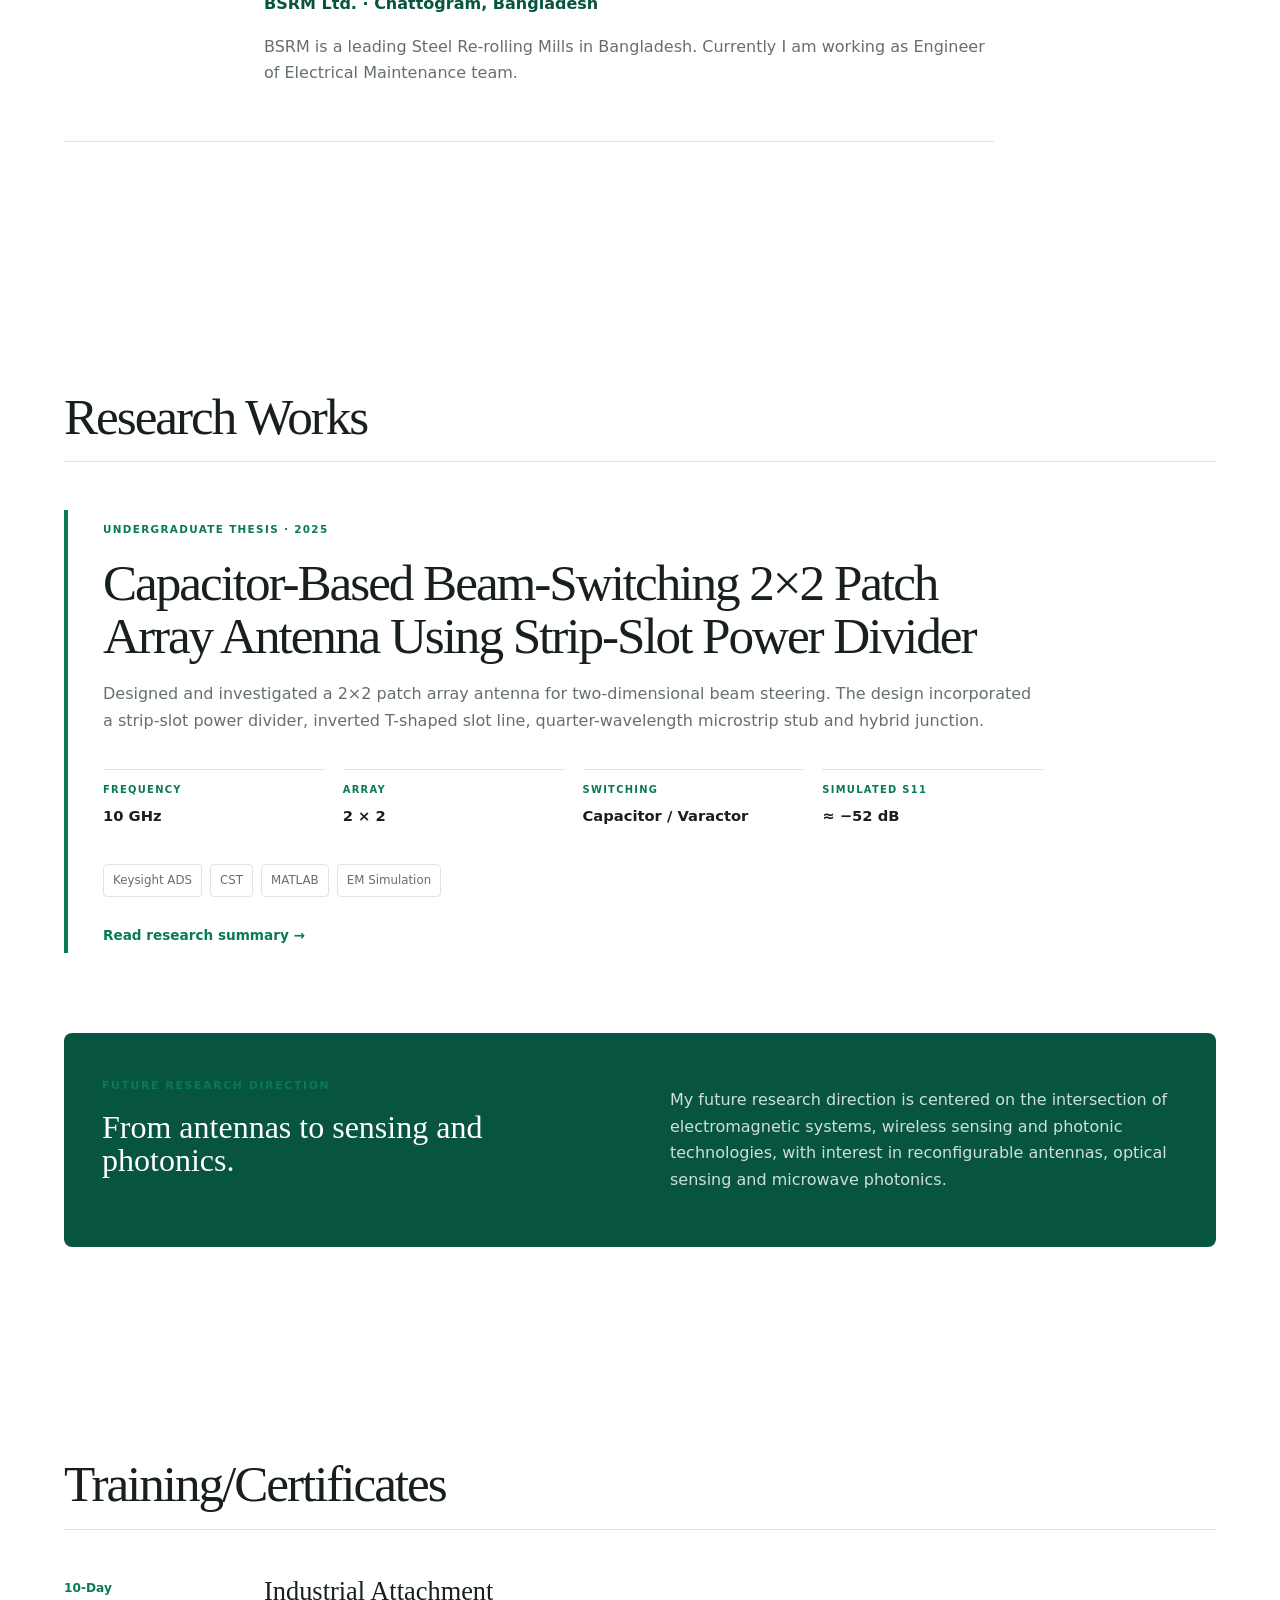
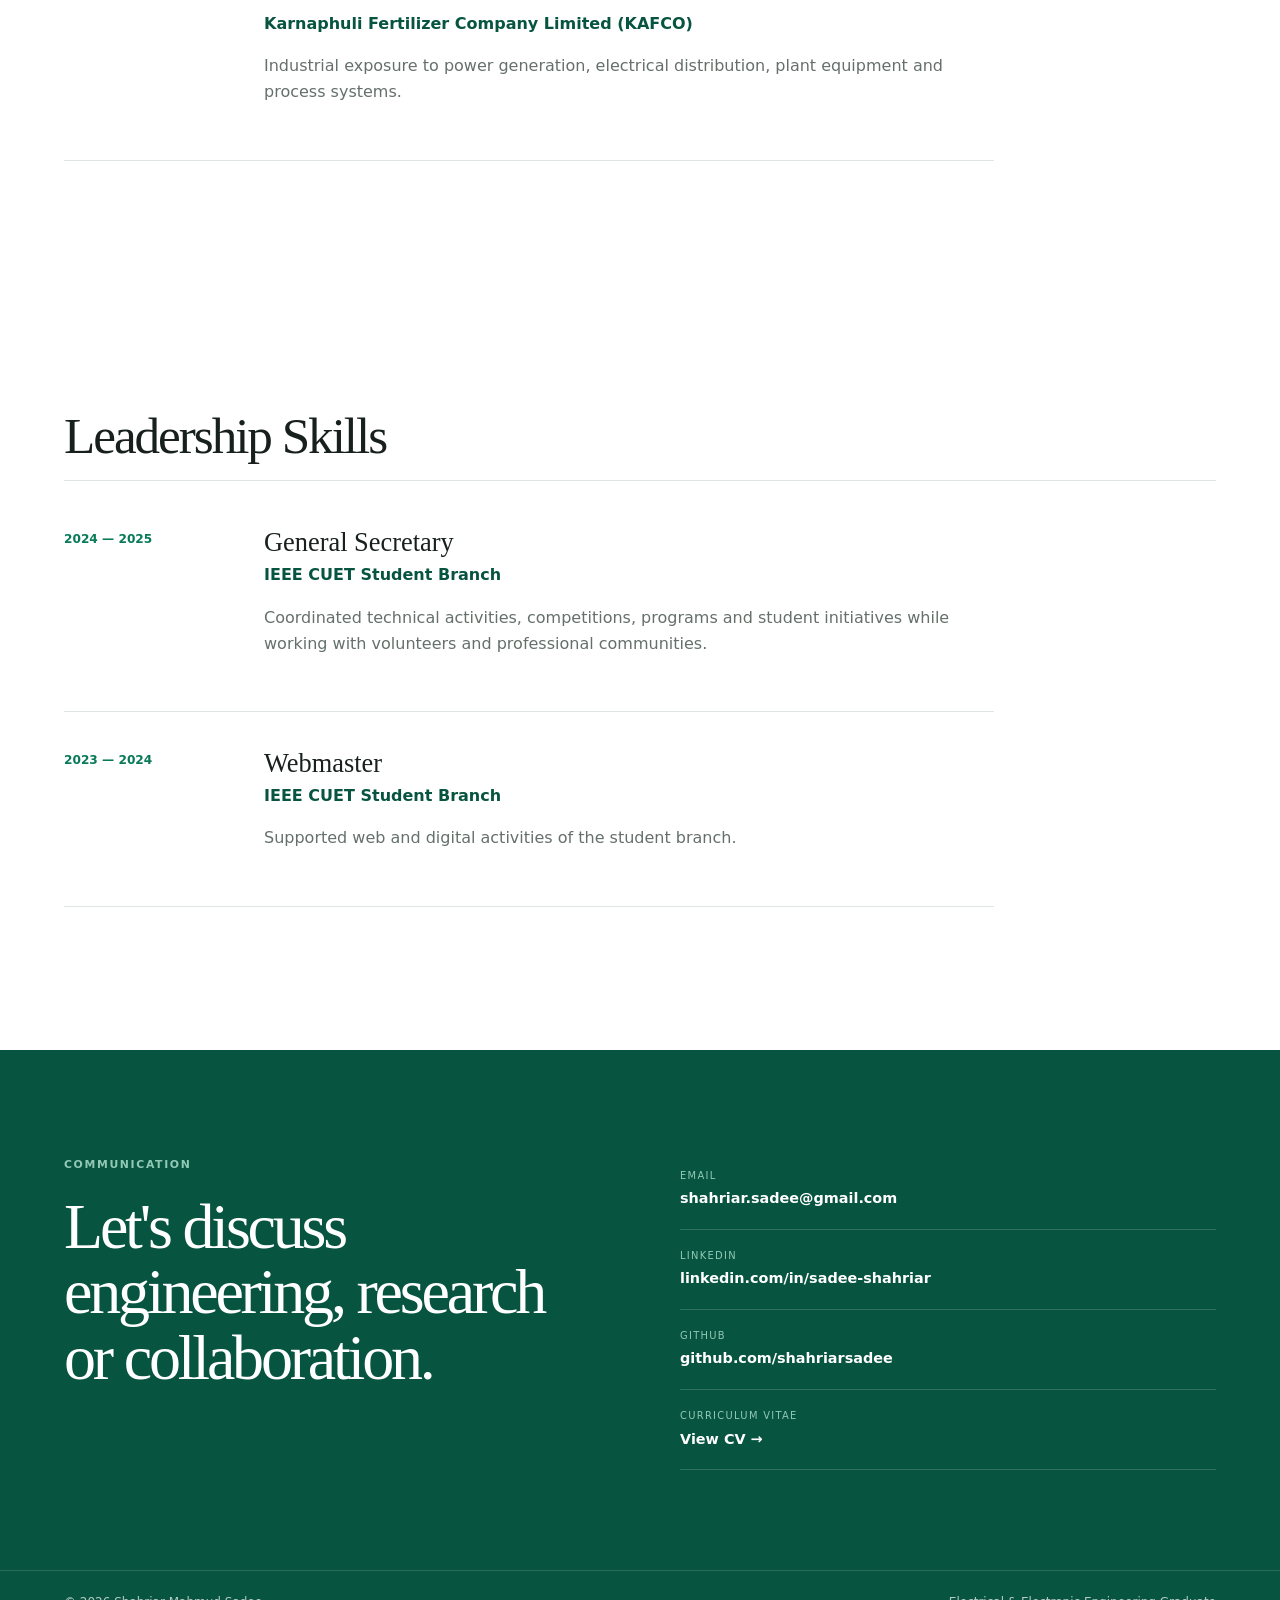
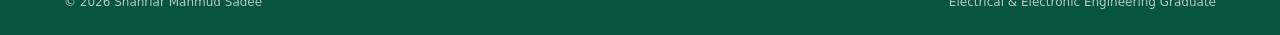
==== commit c4d2d11b: "Update index.html" ====
--- a/index.html
+++ b/index.html
@@ -794,7 +794,7 @@
         <div>
 
           <label>
-            05 / COMMUNICATION
+            COMMUNICATION
           </label>
 
           <h2>
@@ -806,40 +806,40 @@
 
         <div class="contactlist">
 
-          <a href="mailto:YOUR-EMAIL@example.com">
+          <a href="mailto:shahriar.sadee@gmail.com">
 
             <small>
               EMAIL
             </small>
 
             <b>
-              YOUR-EMAIL@example.com
+              shahriar.sadee@gmail.com
             </b>
 
           </a>
 
 
-          <a href="https://www.linkedin.com/in/YOUR-LINKEDIN/">
+          <a href="https://www.linkedin.com/in/sadee-shahriar/">
 
             <small>
               LINKEDIN
             </small>
 
             <b>
-              linkedin.com/in/YOUR-LINKEDIN
+              linkedin.com/in/sadee-shahriar
             </b>
 
           </a>
 
 
-          <a href="https://github.com/YOUR-GITHUB">
+          <a href="https://github.com/shahriarsadee">
 
             <small>
               GITHUB
             </small>
 
             <b>
-              github.com/YOUR-GITHUB
+              github.com/shahriarsadee
             </b>
 
           </a>
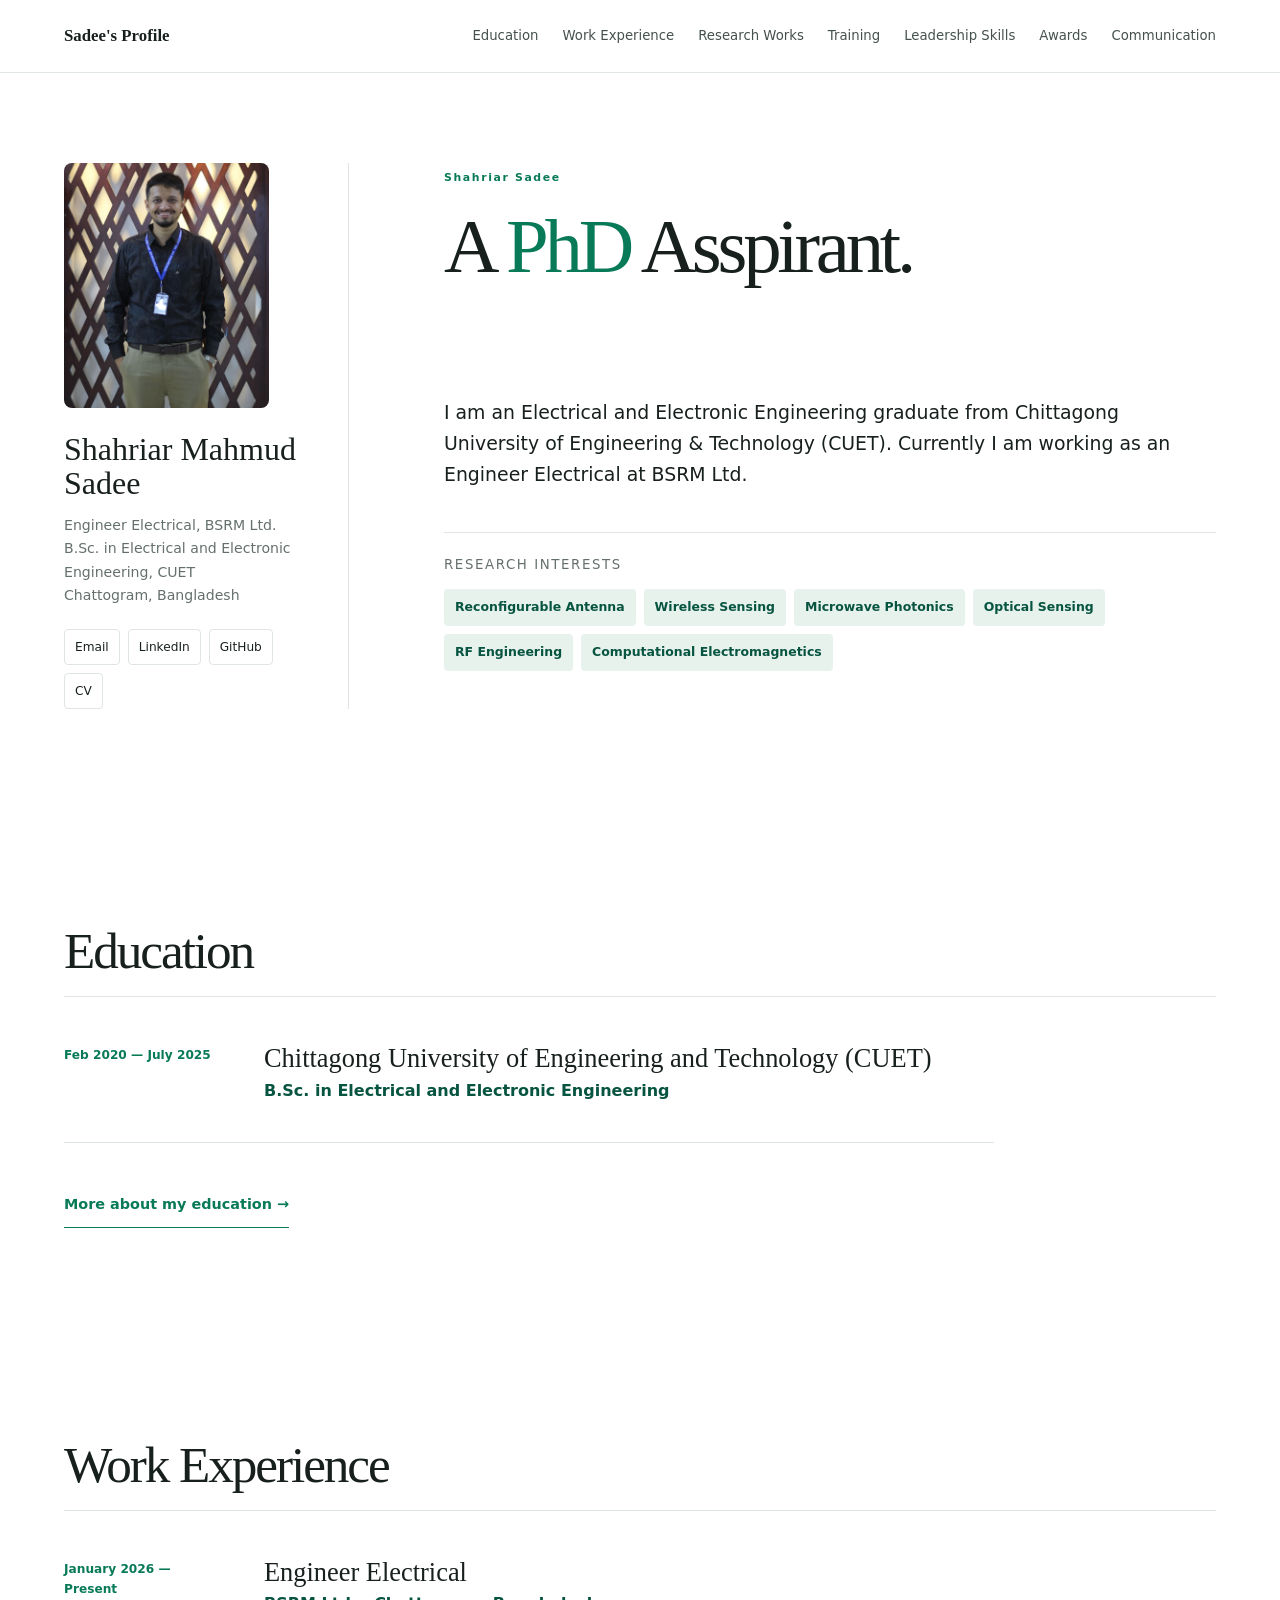
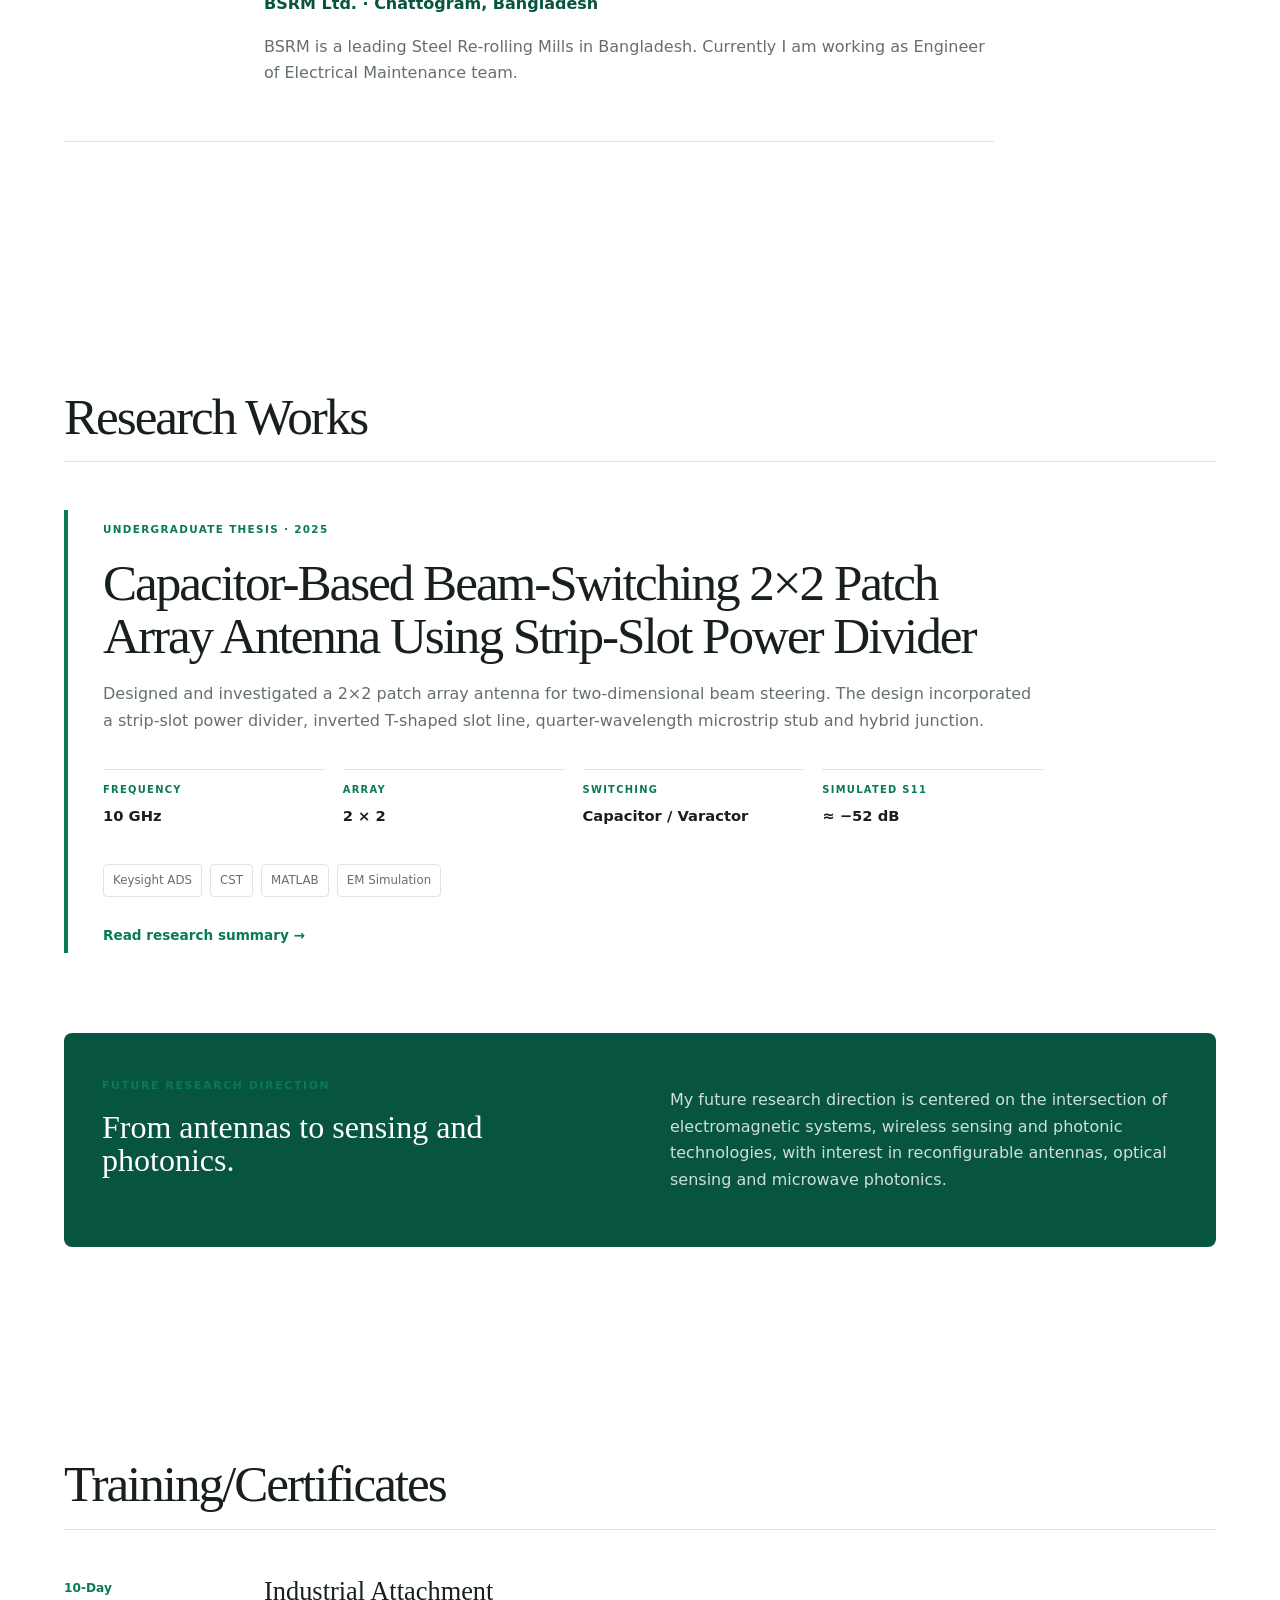
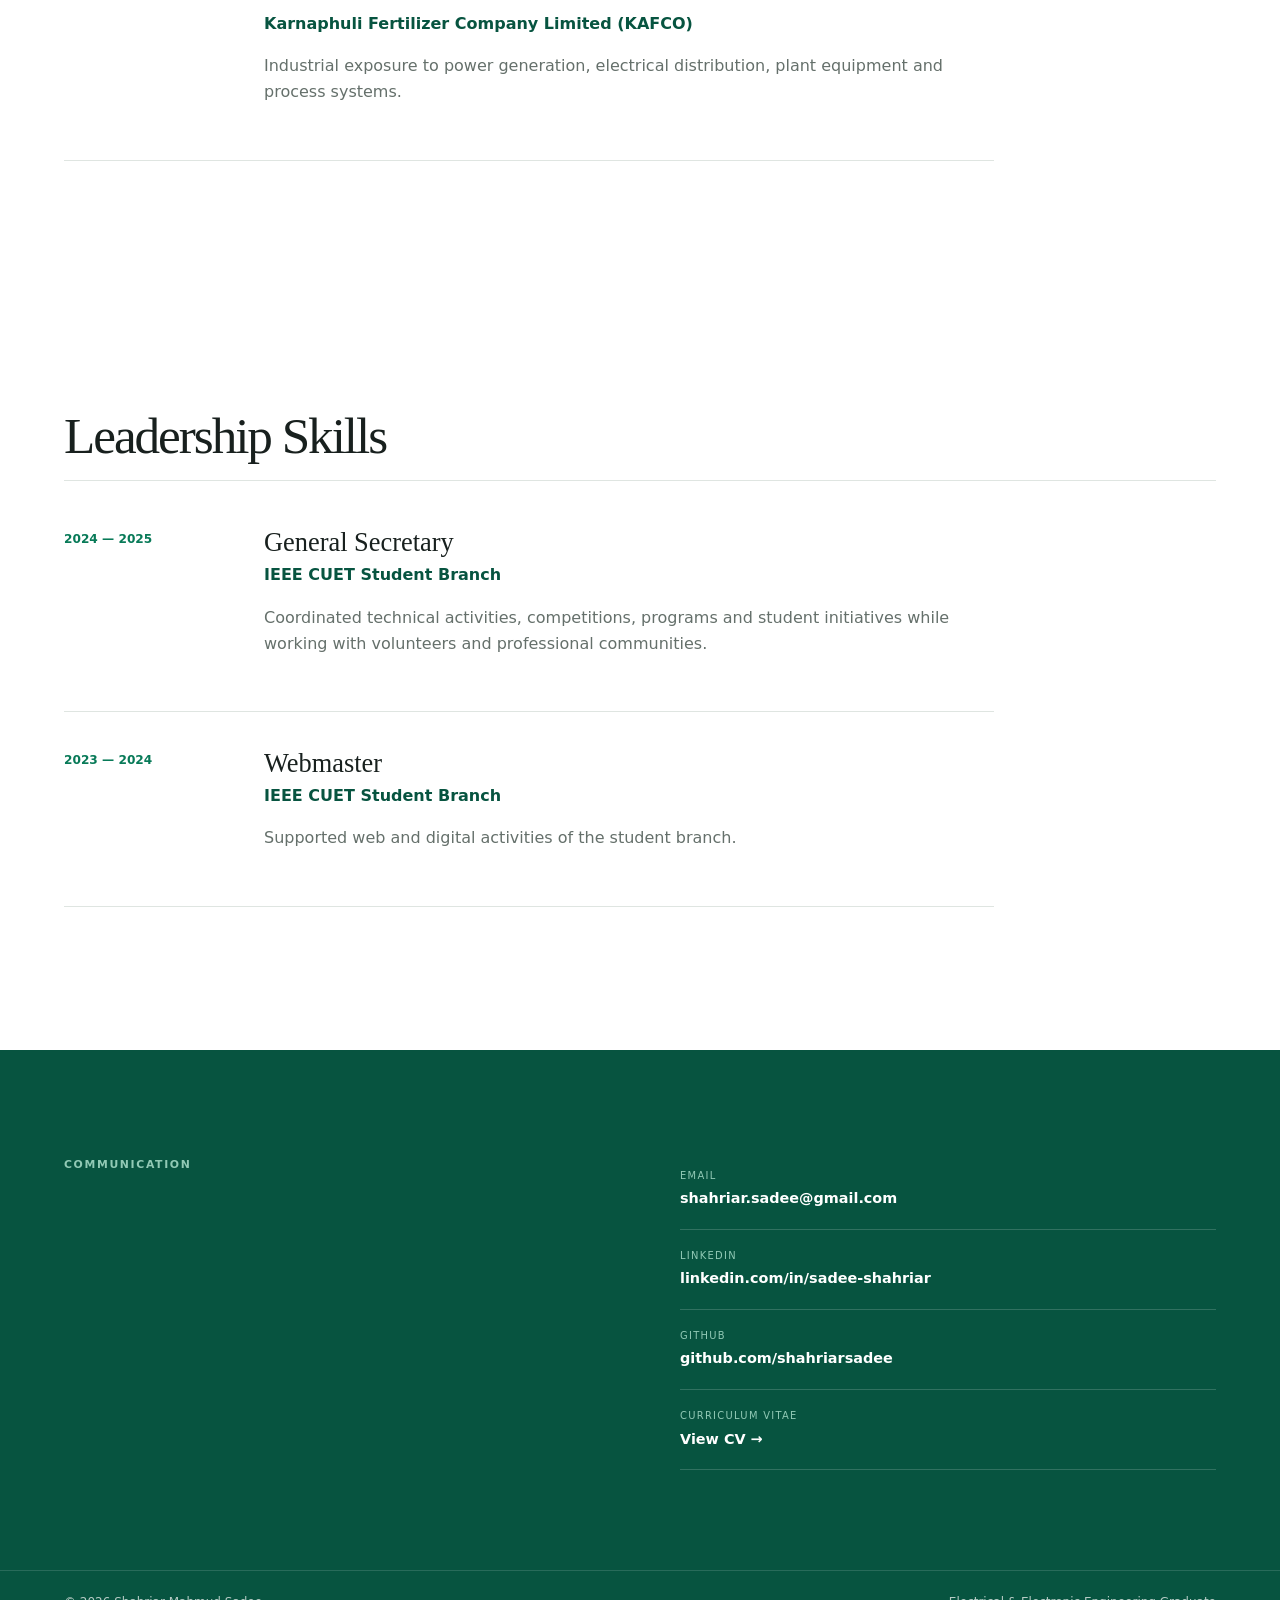
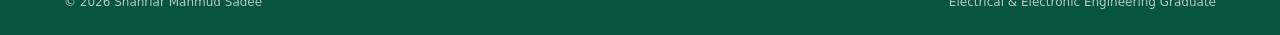
==== commit f229d88b: "Update index.html" ====
--- a/index.html
+++ b/index.html
@@ -797,9 +797,9 @@
             COMMUNICATION
           </label>
 
-          <h2>
+          <!--h2>
             Let's discuss engineering, research or collaboration.
-          </h2>
+        </h2-->
 
         </div>
 
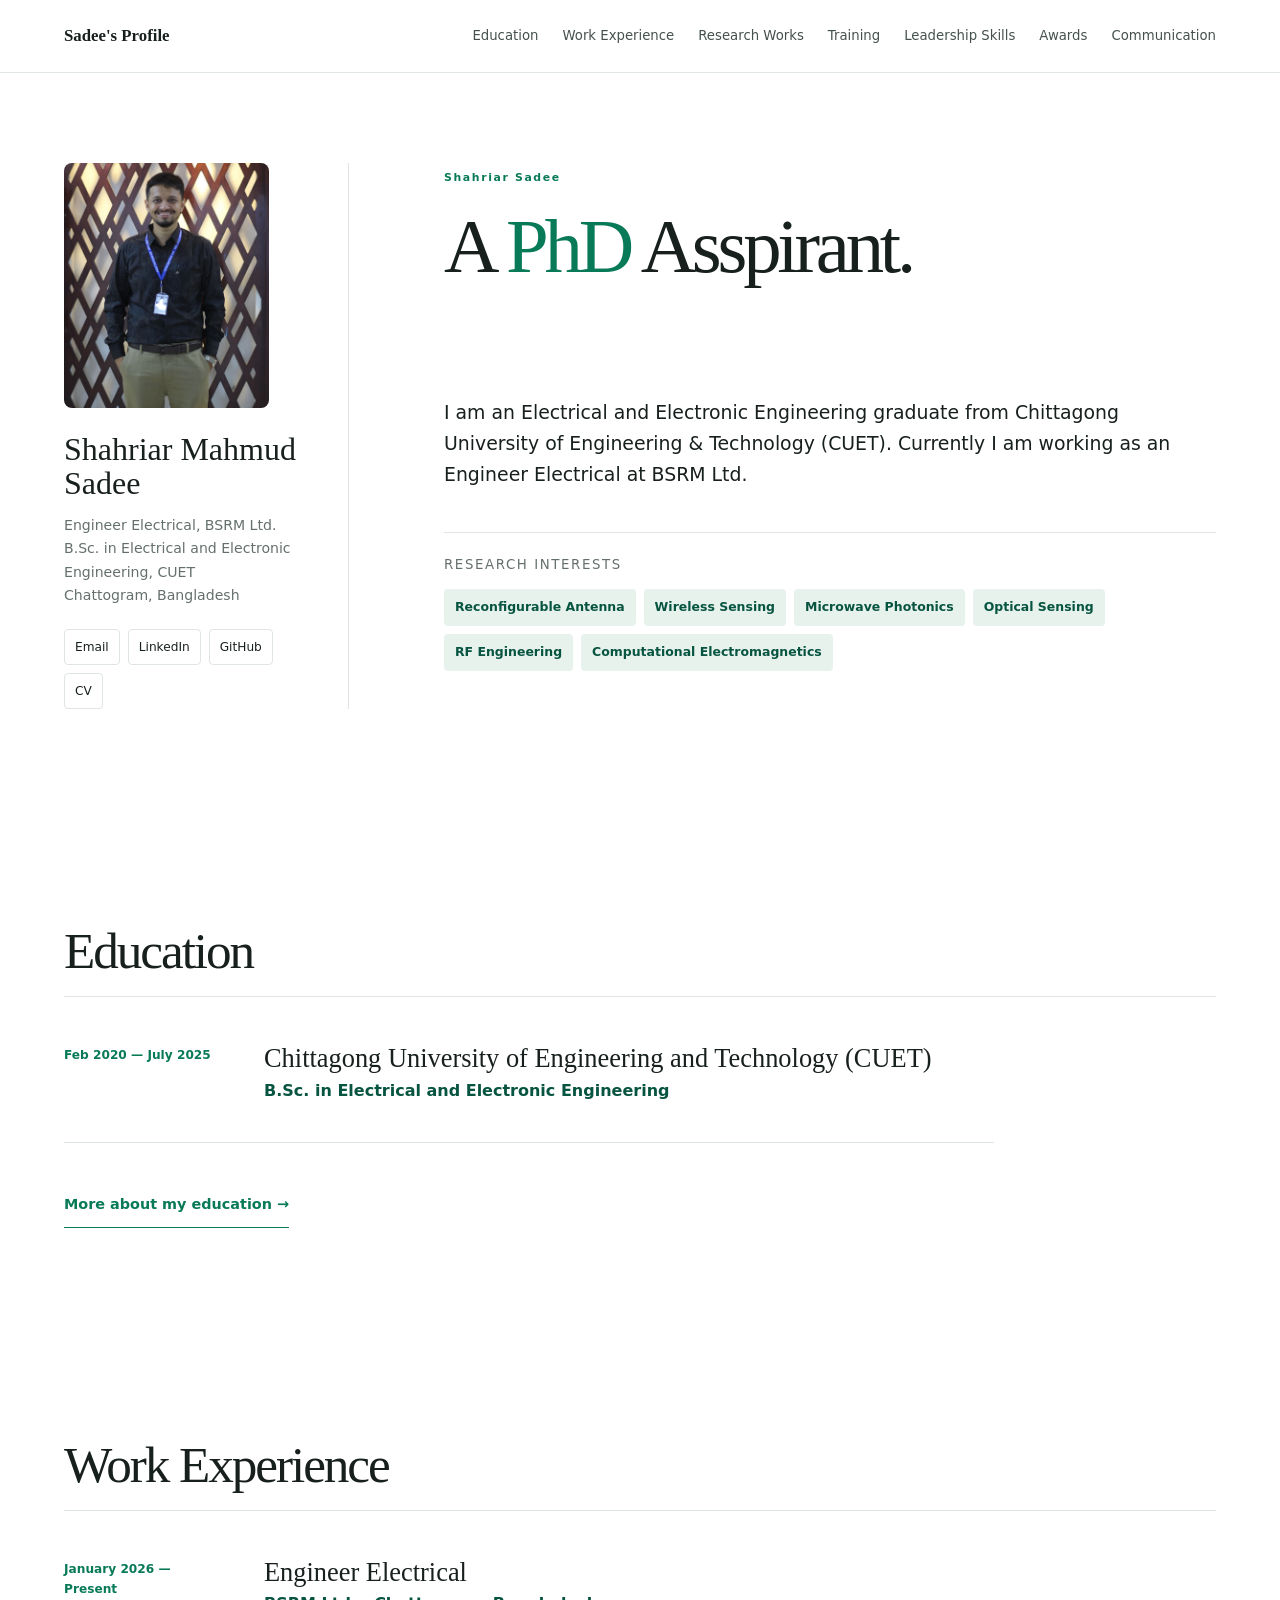
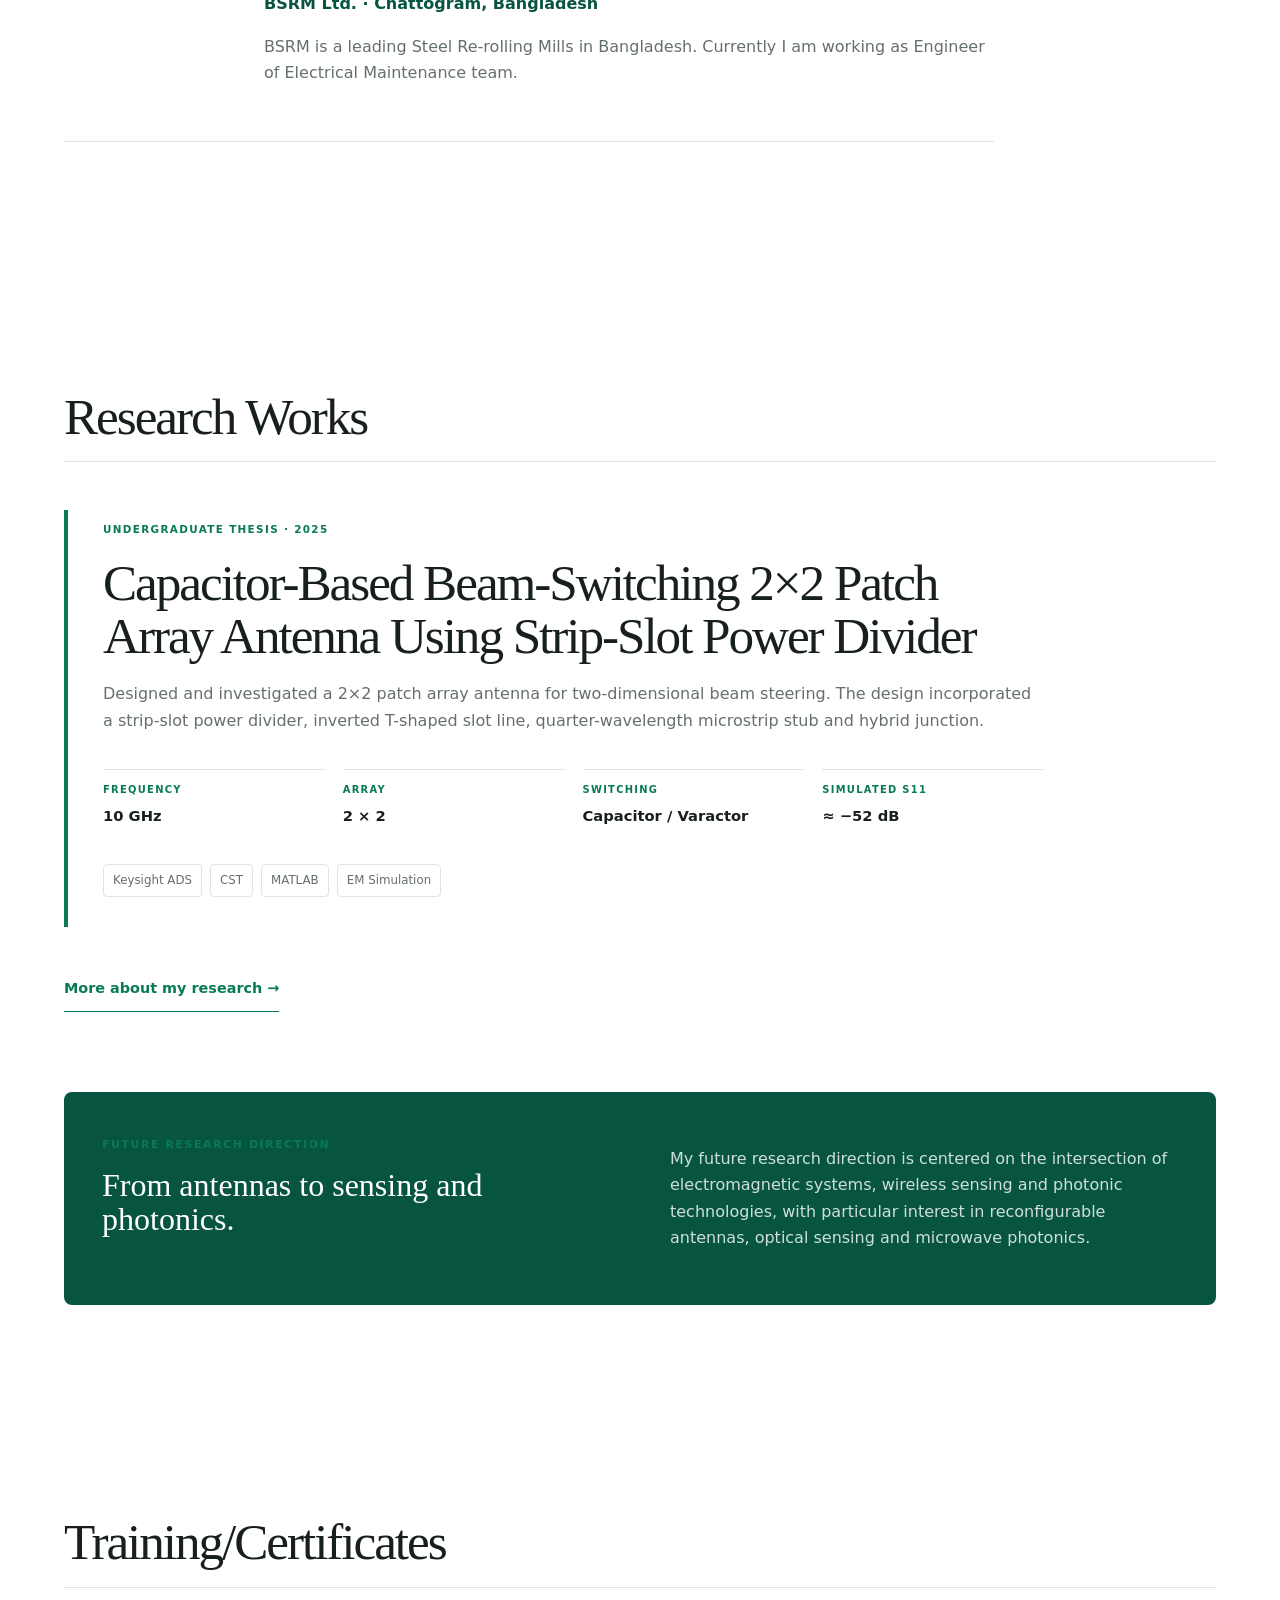
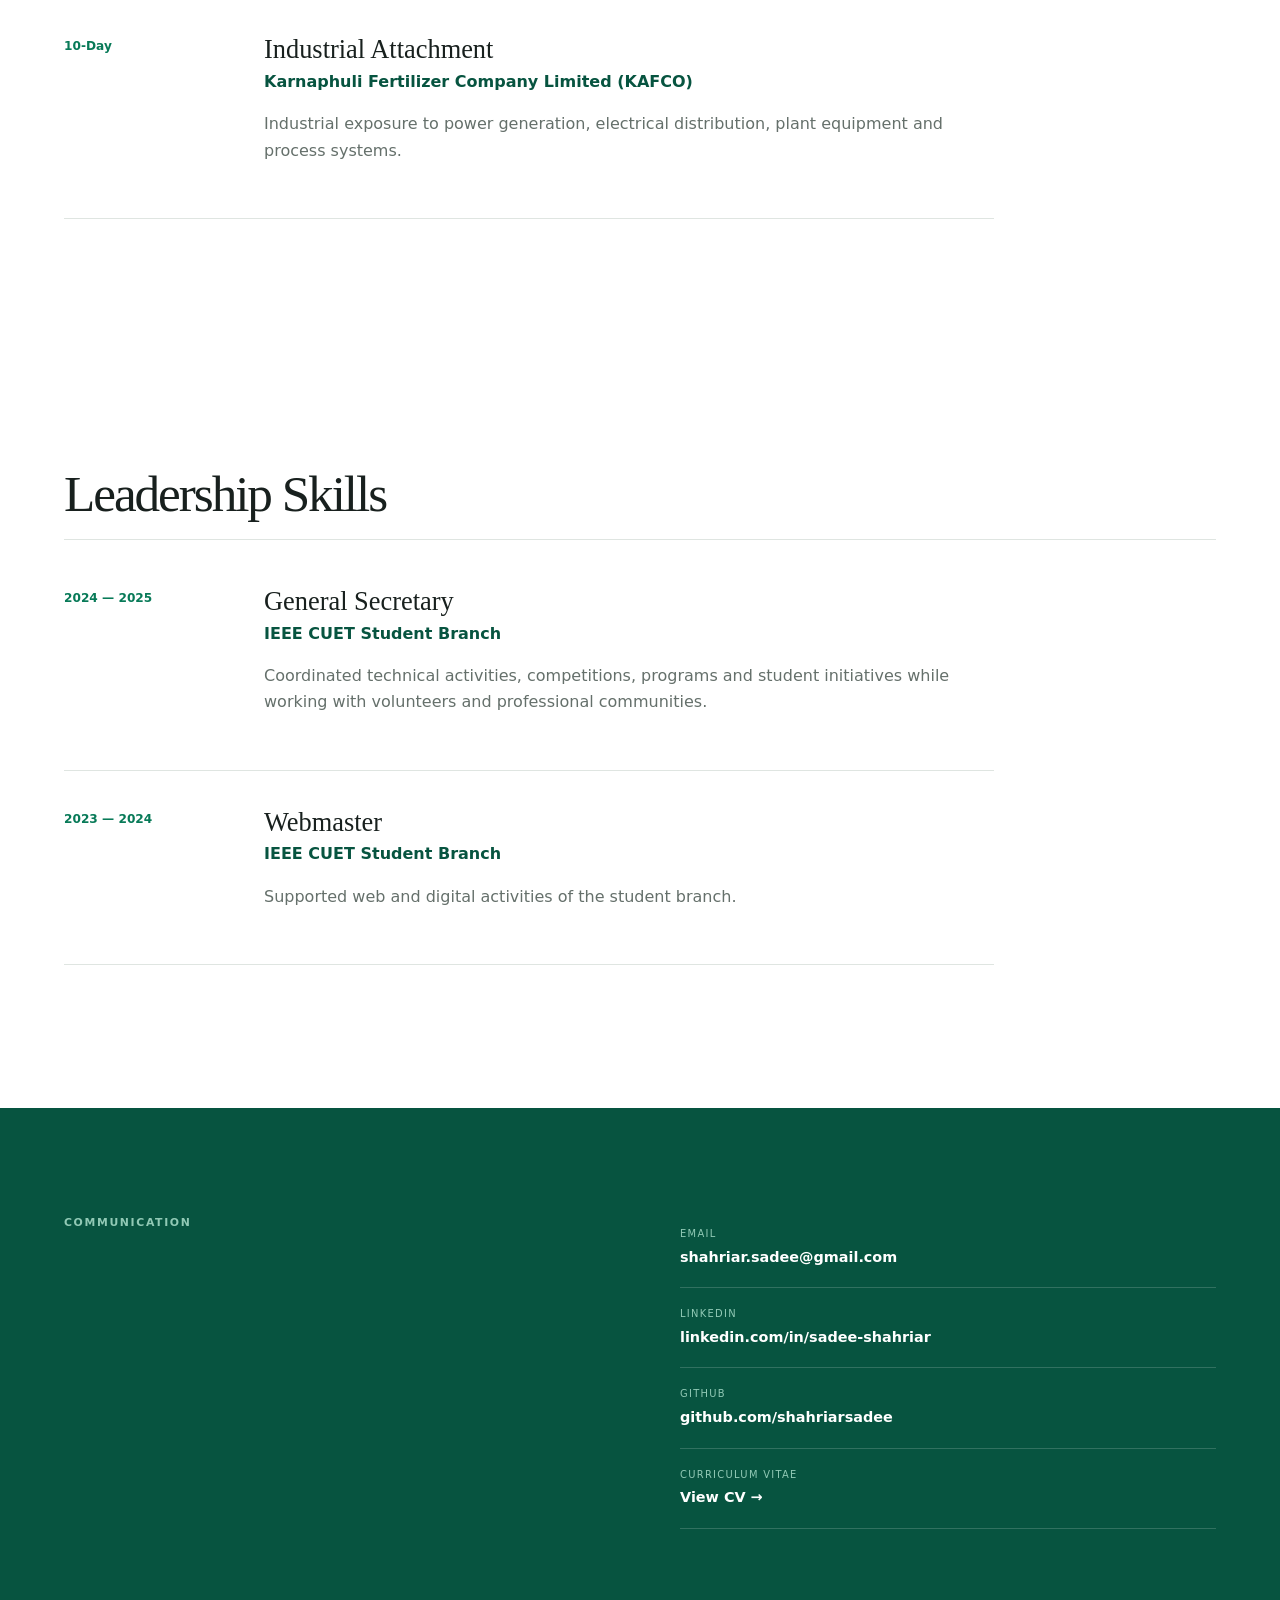
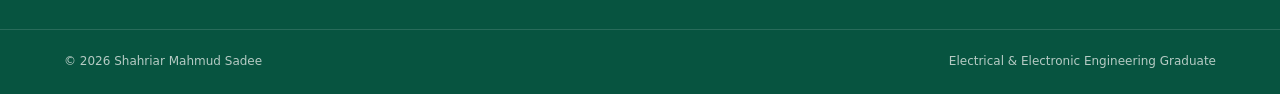
==== commit 9d5379a9: "Update index.html" ====
--- a/index.html
+++ b/index.html
@@ -500,145 +500,199 @@
   
  <!-- BLOCK 03: RESEARCH WORKS -->
 
-    <section
-      id="research"
-      class="section"
-    >
-
-      <div class="container">
-
-        <header class="sectionhead">
-
-          <!--span>
-            03
-          </span-->
-
-          <h2>
-            Research Works
-          </h2>
-
-        </header>
-
-
-        <article class="research">
+   <!-- =========================================================
+     BLOCK 03: RESEARCH WORKS
+     
+     PURPOSE:
+     Shows a short summary of research work on the homepage.
+
+     The "More about my research" link opens a separate
+     page containing complete research details.
+     ========================================================= -->
+
+<section
+  id="research"
+  class="section"
+>
+
+  <div class="container">
+
+
+    <!-- =====================================================
+         SECTION TITLE
+         ===================================================== -->
+
+    <header class="sectionhead">
+
+      <h2>
+        Research Works
+      </h2>
+
+    </header>
+
+
+
+    <!-- =====================================================
+         RESEARCH SUMMARY
+         
+         Keep the most important research information here.
+         ===================================================== -->
+
+    <article class="research">
+
+      <small>
+        UNDERGRADUATE THESIS · 2025
+      </small>
+
+
+      <h3>
+        Capacitor-Based Beam-Switching 2×2 Patch Array Antenna
+        Using Strip-Slot Power Divider
+      </h3>
+
+
+      <p>
+        Designed and investigated a 2×2 patch array antenna for
+        two-dimensional beam steering. The design incorporated a strip-slot
+        power divider, inverted T-shaped slot line, quarter-wavelength
+        microstrip stub and hybrid junction.
+      </p>
+
+
+
+      <!-- ===================================================
+           RESEARCH SPECIFICATIONS
+           =================================================== -->
+
+      <div class="stats">
+
+
+        <div>
 
           <small>
-            UNDERGRADUATE THESIS · 2025
+            FREQUENCY
           </small>
 
-          <h3>
-            Capacitor-Based Beam-Switching 2×2 Patch Array Antenna
-            Using Strip-Slot Power Divider
-          </h3>
-
-          <p>
-            Designed and investigated a 2×2 patch array antenna for
-            two-dimensional beam steering. The design incorporated a strip-slot
-            power divider, inverted T-shaped slot line, quarter-wavelength
-            microstrip stub and hybrid junction.
-          </p>
-
-
-          <div class="stats">
-
-            <div>
-
-              <small>
-                FREQUENCY
-              </small>
-
-              <b>
-                10 GHz
-              </b>
-
-            </div>
-
-
-            <div>
-
-              <small>
-                ARRAY
-              </small>
-
-              <b>
-                2 × 2
-              </b>
-
-            </div>
-
-
-            <div>
-
-              <small>
-                SWITCHING
-              </small>
-
-              <b>
-                Capacitor / Varactor
-              </b>
-
-            </div>
-
-
-            <div>
-
-              <small>
-                SIMULATED S11
-              </small>
-
-              <b>
-                ≈ −52 dB
-              </b>
-
-            </div>
-
-          </div>
-
-
-          <div class="chips">
-
-            <span>Keysight ADS</span>
-            <span>CST</span>
-            <span>MATLAB</span>
-            <span>EM Simulation</span>
-
-          </div>
-
-
-          <a href="research/thesis.html">
-            Read research summary →
-          </a>
-
-        </article>
-
-
-        <div class="future">
-
-          <div>
-
-            <small>
-              FUTURE RESEARCH DIRECTION
-            </small>
-
-            <h3>
-              From antennas to sensing and photonics.
-            </h3>
-
-          </div>
-
-
-          <p>
-            My future research direction is centered on the intersection of
-            electromagnetic systems, wireless sensing and photonic technologies,
-            with interest in reconfigurable antennas, optical sensing and
-            microwave photonics.
-          </p>
-
-        </div>
+          <b>
+            10 GHz
+          </b>
+
+        </div>
+
+
+
+        <div>
+
+          <small>
+            ARRAY
+          </small>
+
+          <b>
+            2 × 2
+          </b>
+
+        </div>
+
+
+
+        <div>
+
+          <small>
+            SWITCHING
+          </small>
+
+          <b>
+            Capacitor / Varactor
+          </b>
+
+        </div>
+
+
+
+        <div>
+
+          <small>
+            SIMULATED S11
+          </small>
+
+          <b>
+            ≈ −52 dB
+          </b>
+
+        </div>
+
 
       </div>
 
-    </section>
+
+
+      <!-- ===================================================
+           SOFTWARE AND TOOLS
+           =================================================== -->
+
+      <div class="chips">
+
+        <span>Keysight ADS</span>
+        <span>CST</span>
+        <span>MATLAB</span>
+        <span>EM Simulation</span>
+
+      </div>
+
+
+    </article>
+
+
+
+    <!-- =====================================================
+         MORE LINK
+         
+         This opens:
+         pages/research.html
+         ===================================================== -->
+
+    <div class="more-section">
+
+      <a href="pages/research.html">
+        More about my research →
+      </a>
+
+    </div>
+
+
+
+    <!-- =====================================================
+         FUTURE RESEARCH DIRECTION
+         ===================================================== -->
+
+    <div class="future">
+
+      <div>
+
+        <small>
+          FUTURE RESEARCH DIRECTION
+        </small>
+
+        <h3>
+          From antennas to sensing and photonics.
+        </h3>
+
+      </div>
+
+
+      <p>
+        My future research direction is centered on the intersection of
+        electromagnetic systems, wireless sensing and photonic technologies,
+        with particular interest in reconfigurable antennas, optical sensing
+        and microwave photonics.
+      </p>
+
+    </div>
+
+
+  </div>
+
+</section>
 
 
    
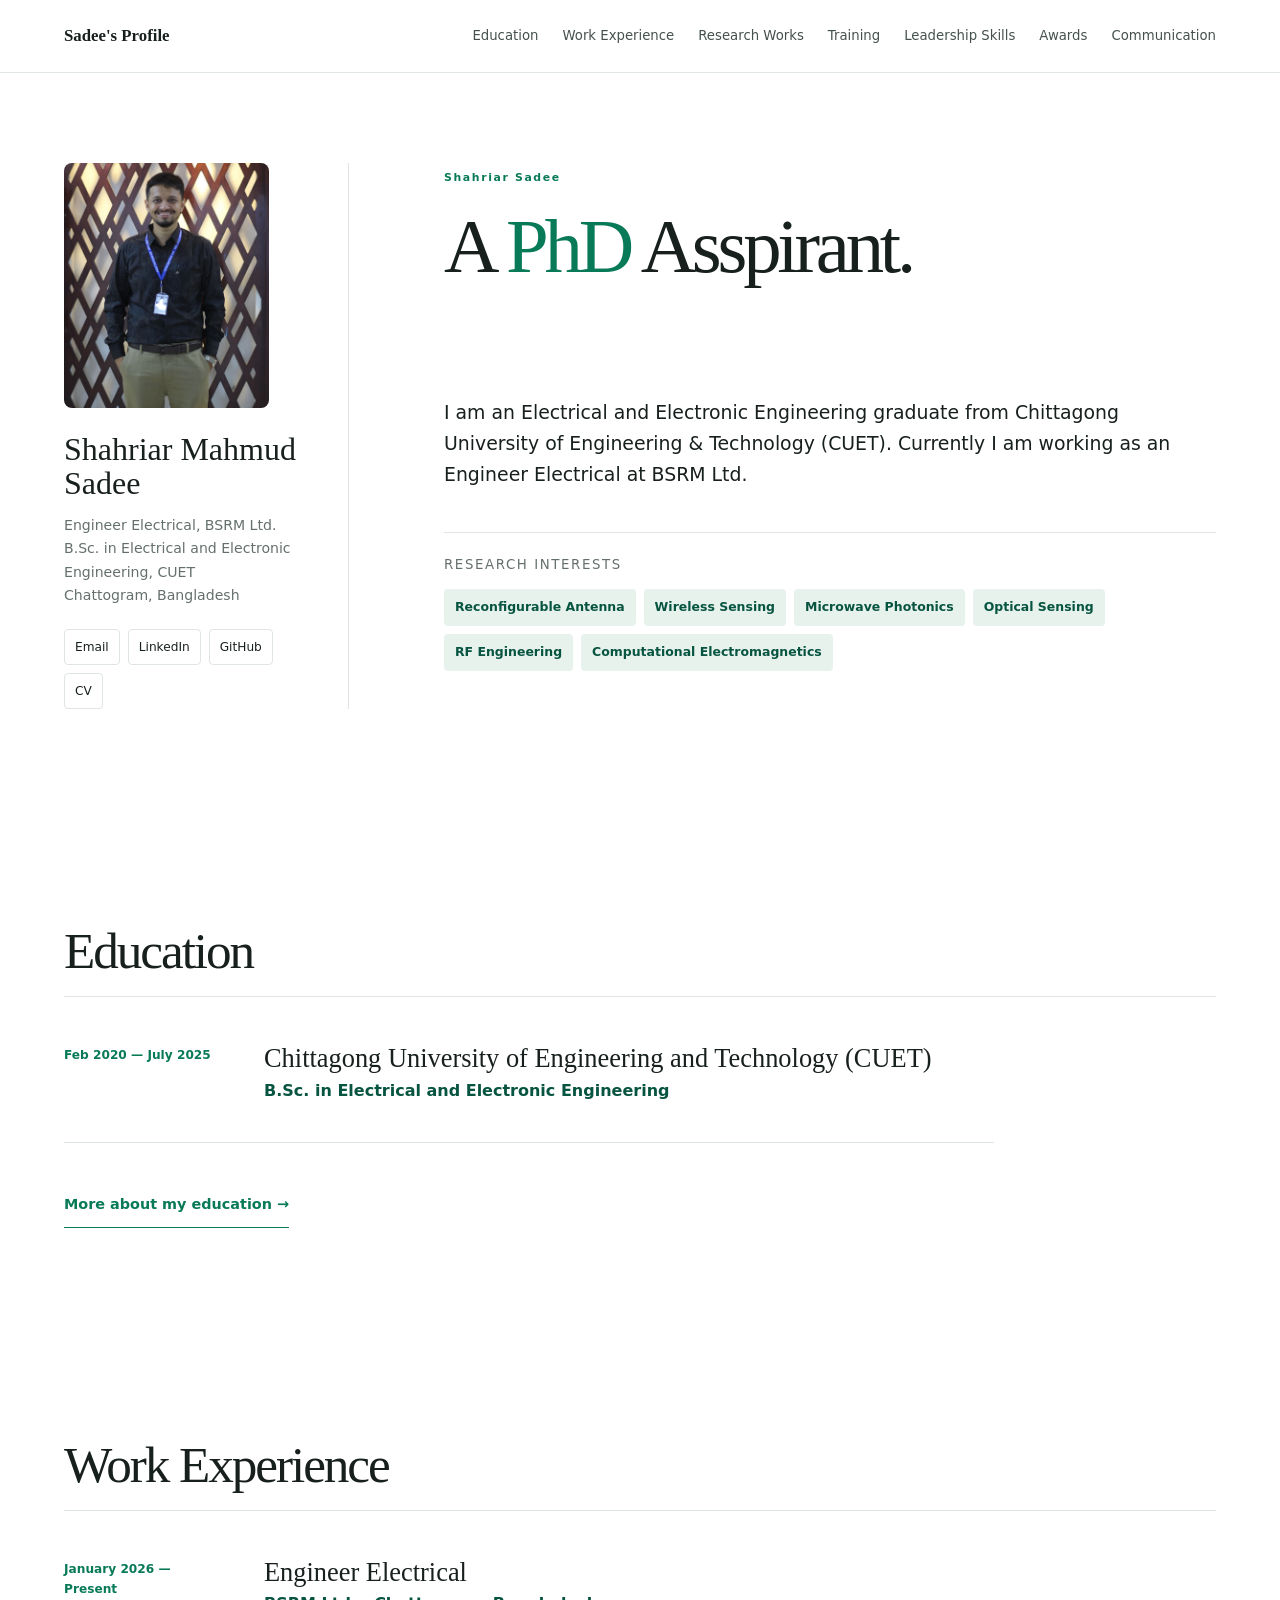
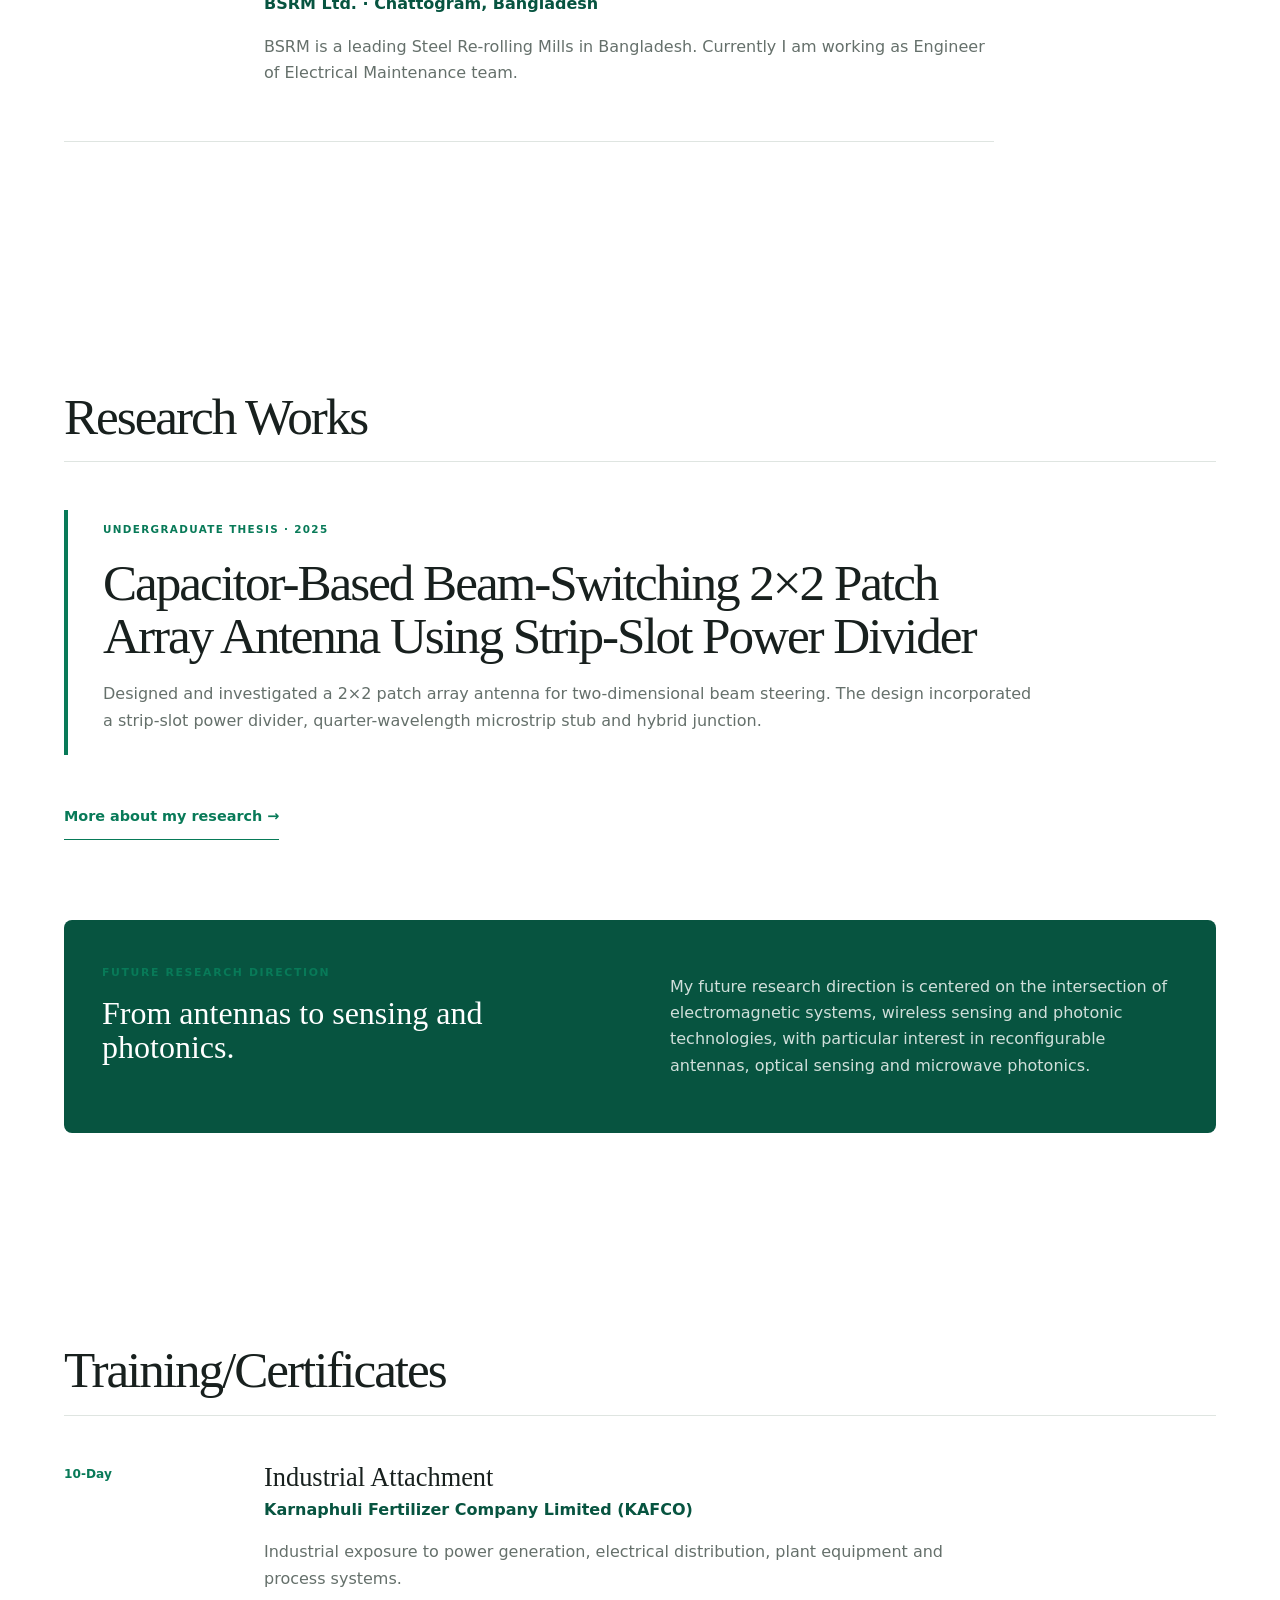
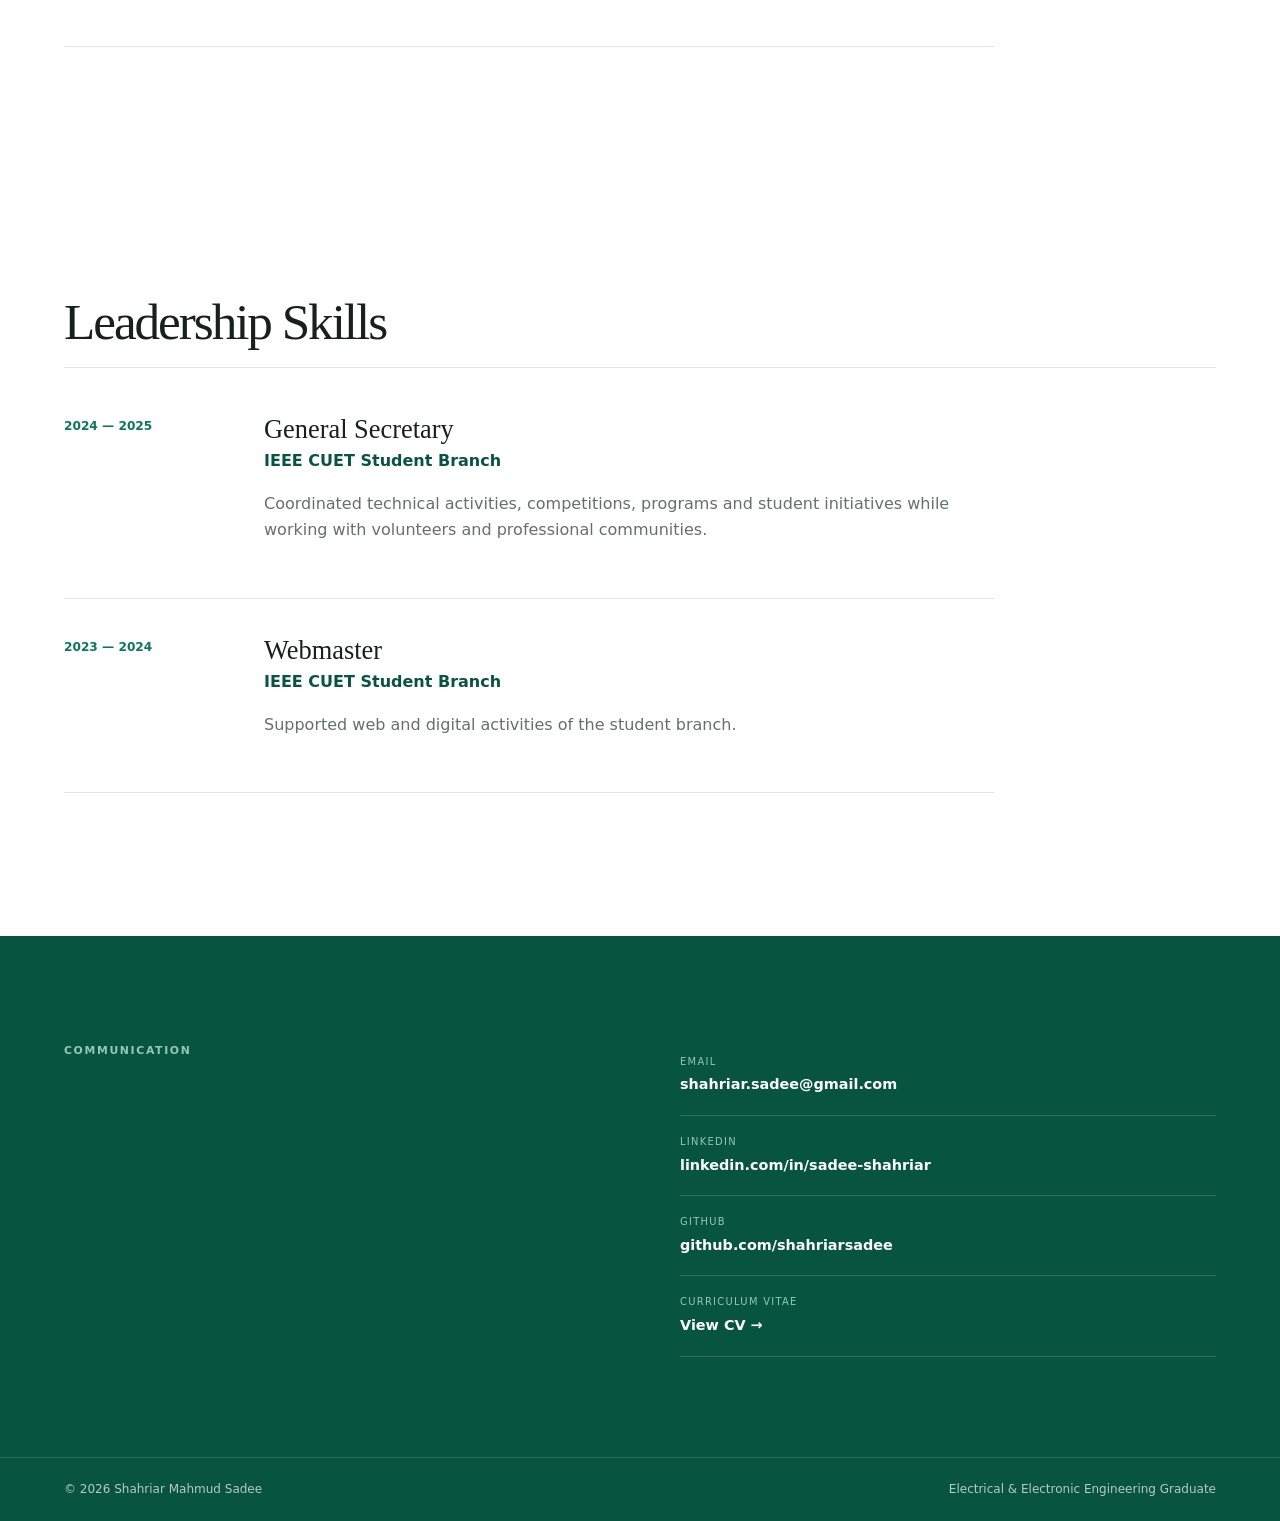
==== commit b770aada: "Update index.html" ====
--- a/index.html
+++ b/index.html
@@ -554,7 +554,7 @@
       <p>
         Designed and investigated a 2×2 patch array antenna for
         two-dimensional beam steering. The design incorporated a strip-slot
-        power divider, inverted T-shaped slot line, quarter-wavelength
+        power divider, quarter-wavelength
         microstrip stub and hybrid junction.
       </p>
 
@@ -564,7 +564,7 @@
            RESEARCH SPECIFICATIONS
            =================================================== -->
 
-      <div class="stats">
+      <!--div class="stats">
 
 
         <div>
@@ -622,7 +622,7 @@
         </div>
 
 
-      </div>
+    </div-->
 
 
 
@@ -630,14 +630,14 @@
            SOFTWARE AND TOOLS
            =================================================== -->
 
-      <div class="chips">
+      <!--div class="chips">
 
         <span>Keysight ADS</span>
         <span>CST</span>
         <span>MATLAB</span>
         <span>EM Simulation</span>
 
-      </div>
+    </div-->
 
 
     </article>
